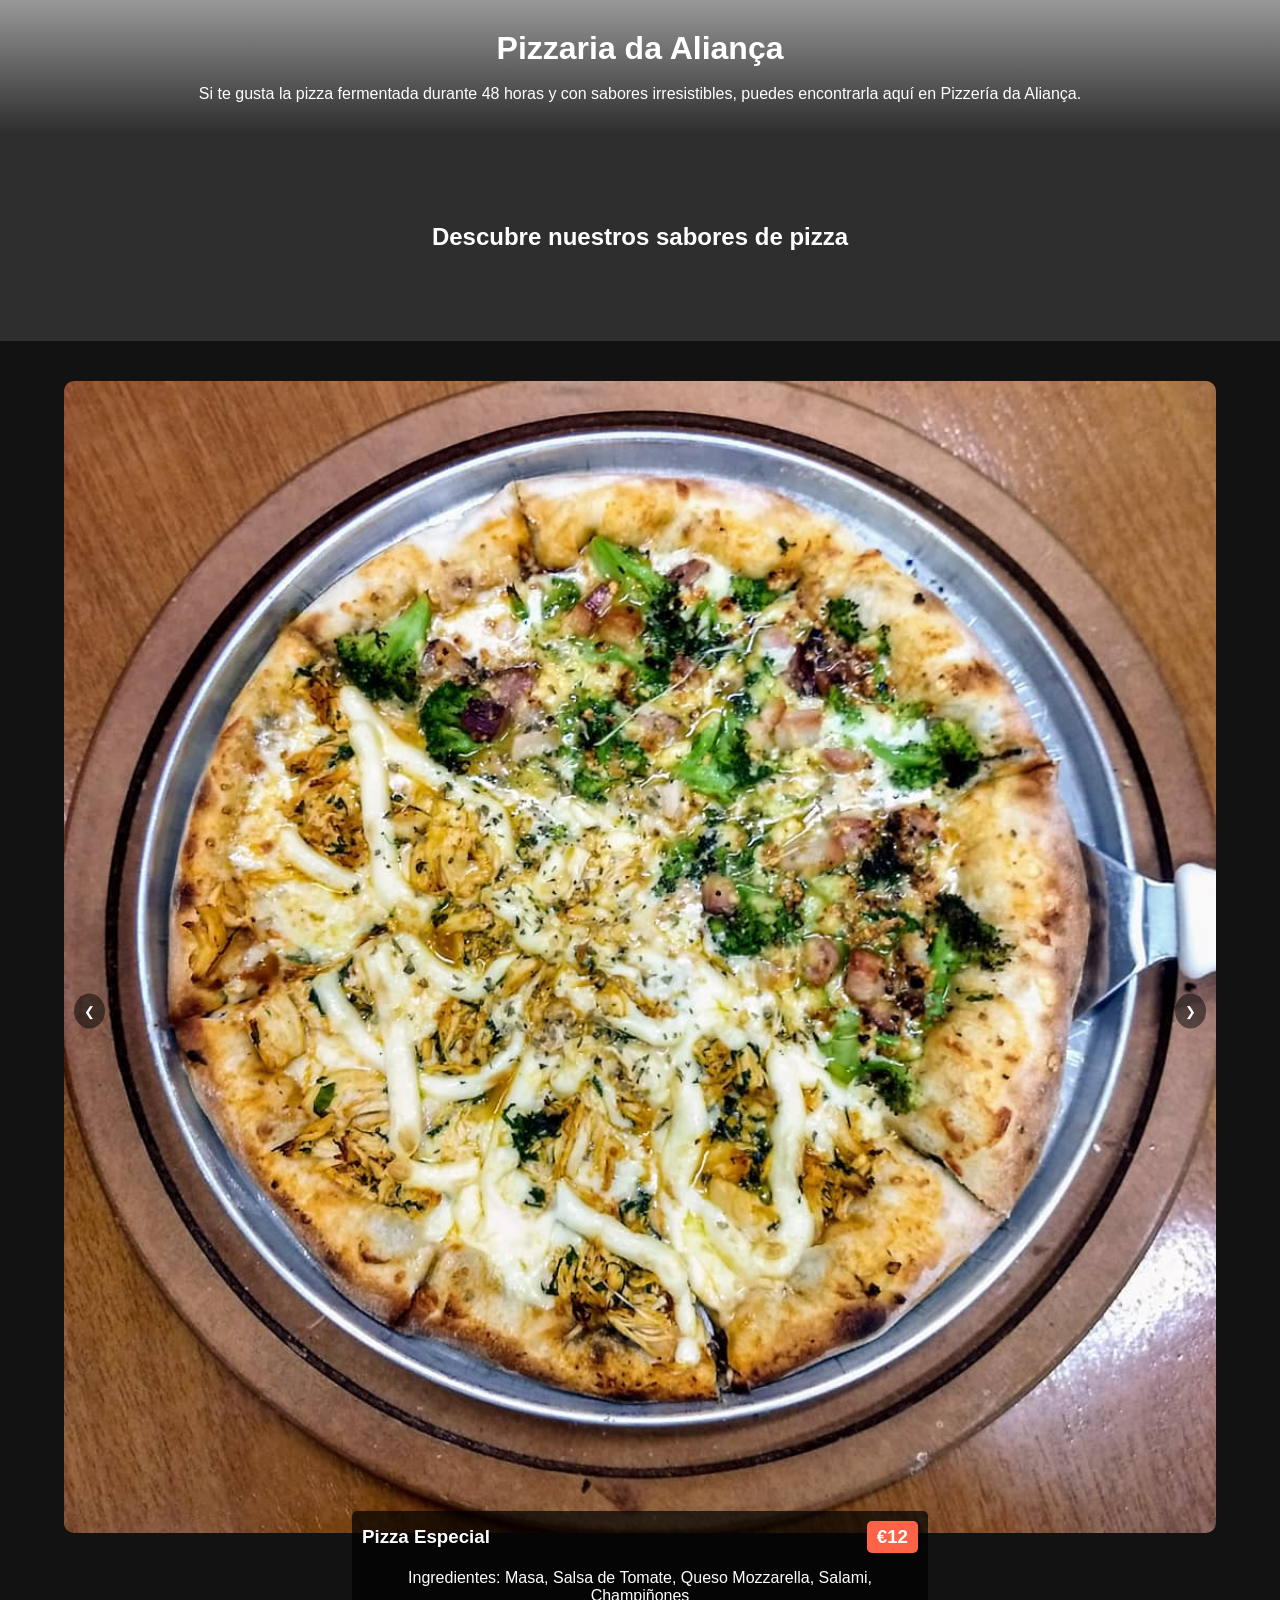
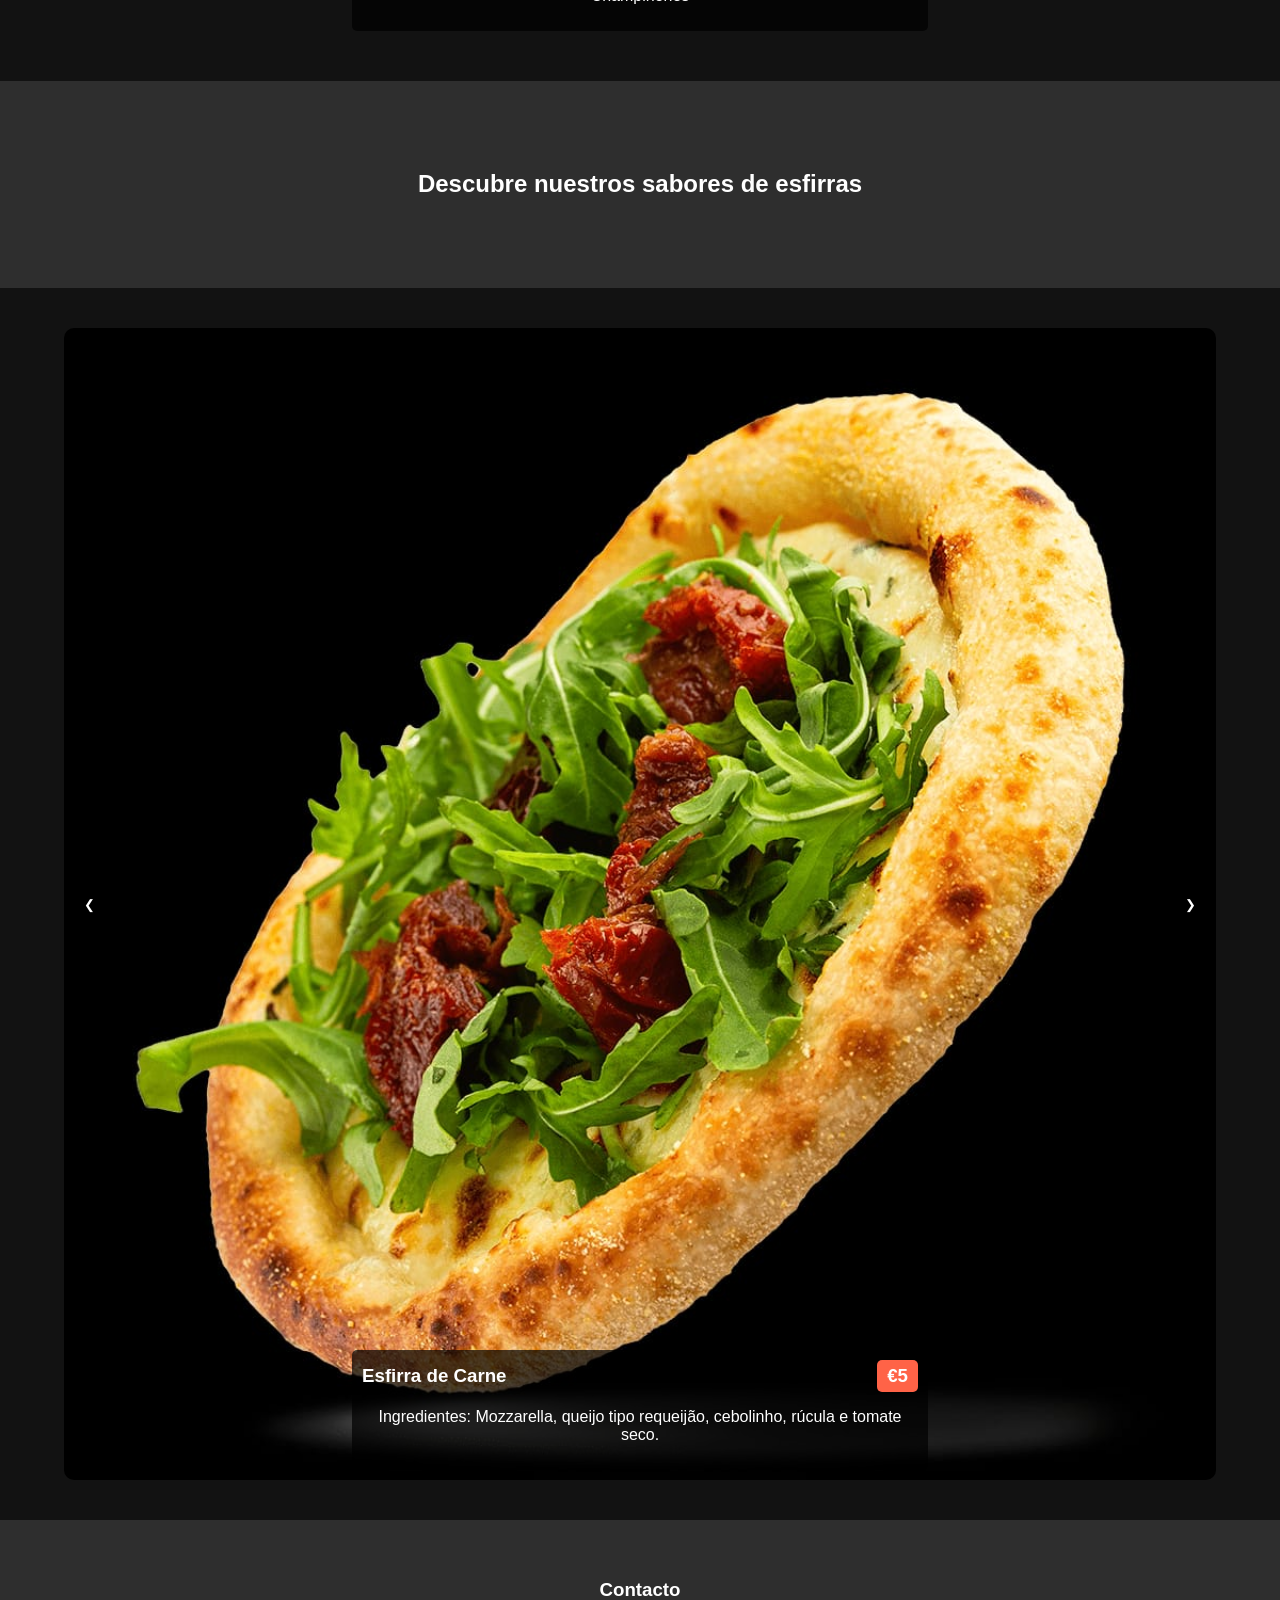
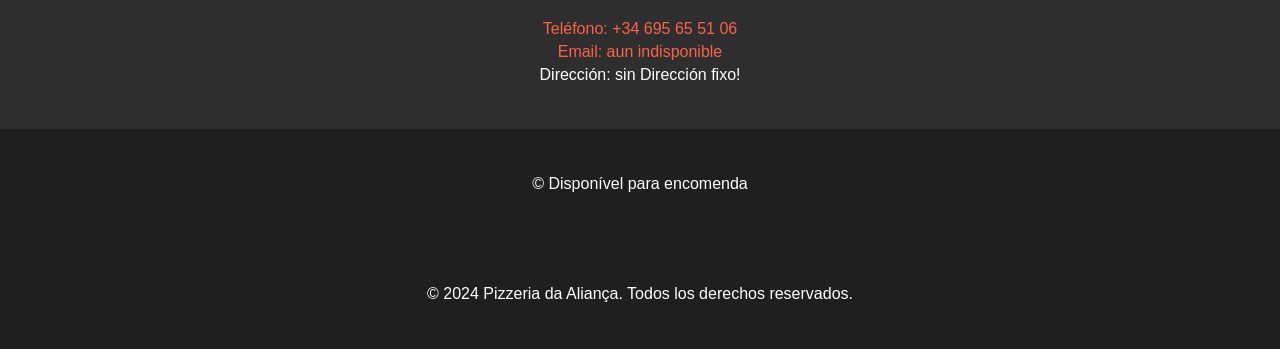
==== Pizzaria 2/index.html @ 6a7a4aee "atualizei o site" ====
<!DOCTYPE html>
<html lang="es">
<head>
    <meta charset="UTF-8">
    <meta name="viewport" content="width=device-width, initial-scale=1.0">
    <title>Sabores de Pizza y Esfirras</title>
    <link rel="stylesheet" href="styles.css">
</head>
<body>

    <header>
        <div class="container">
            <h1>Pizzaria da Aliança</h1>
            <br>
            
            <p>Si te gusta la pizza fermentada durante 48 horas y con sabores irresistibles, puedes encontrarla aquí en Pizzería da Aliança.</p>
        </div>
    </header>
    
    <main>
        <section class="hero">
            <div class="container">
                <h1>Descubre nuestros sabores de pizza</h1>
            </div>
        </section>
        <section class="carousel">
            <div class="container">
                <div class="carousel-wrapper">
                    <div class="carousel-slides">
                        <div class="carousel-slide">
                            <img src="Imgs/Imagen de WhatsApp 2024-08-06 a las 19.22.10_13750090.jpg" alt="Pizza Especial">
                            <div class="info">
                                <h3>Pizza Especial <span class="price">€12</span></h3>
                                <p>Ingredientes: Masa, Salsa de Tomate, Queso Mozzarella, Salami, Champiñones</p>
                            </div>
                        </div>
                        <div class="carousel-slide">
                            <img src="Imgs/Imagen de WhatsApp 2024-08-06 a las 19.22.10_832e5c74.jpg" alt="Pizza de Atún">
                            <div class="info">
                                <h3>Pizza de Atún <span class="price">€10</span></h3>
                                <p>Ingredientes: Masa, Salsa de Tomate, Queso Mozzarella, Atún, Cebolla</p>
                            </div>
                        </div>
                        <div class="carousel-slide">
                            <img src="Imgs/Imagen de WhatsApp 2024-08-06 a las 19.22.10_d42ce7bf.jpg" alt="Pizza Mixta">
                            <div class="info">
                                <h3>Pizza Mixta <span class="price">€11</span></h3>
                                <p>Ingredientes: Masa, Salsa de Tomate, Queso Mozzarella, Pimientos, Jamón, Aceitunas</p>
                            </div>
                        </div>

                        <div class="carousel-slide">
                            <img src="Imgs/Imagen de WhatsApp 2024-08-06 a las 19.22.11_0c46e4b9.jpg" alt="Pizza Mixta">
                            <div class="info">
                                <h3>Pizza Mixta <span class="price">€11</span></h3>
                                <p>Ingredientes: Masa, Salsa de Tomate, Queso Mozzarella, Pimientos, Jamón, Aceitunas</p>
                            </div>
                        </div>


                        <div class="carousel-slide">
                            <img src="Imgs/Imagen de WhatsApp 2024-08-06 a las 19.22.11_65ac88dd.jpg" alt="Pizza Mixta">
                            <div class="info">
                                <h3>Pizza Mixta <span class="price">€11</span></h3>
                                <p>Ingredientes: Masa, Salsa de Tomate, Queso Mozzarella, Pimientos, Jamón, Aceitunas</p>
                            </div>
                        </div>

                        <div class="carousel-slide">
                            <img src="Imgs/Imagen de WhatsApp 2024-08-06 a las 19.22.11_b366855c.jpg" alt="Pizza Mixta">
                            <div class="info">
                                <h3>Pizza Mixta <span class="price">€11</span></h3>
                                <p>Ingredientes: Masa, Salsa de Tomate, Queso Mozzarella, Pimientos, Jamón, Aceitunas</p>
                            </div>
                        </div>


                    </div>
                    <button class="prev">❮</button>
                    <button class="next">❯</button>
                </div>
            </div>
        </section>
        <section class="hero">
            <div class="container">
                <h1>Descubre nuestros sabores de esfirras</h1>
            </div>
        </section>
        <section class="carousel">
            <div class="container">
                <div class="carousel-wrapper">
                    <div class="carousel-slides-esfirra">
                        <div class="carousel-slide">
                            <img src="Imgs/Esfirra/Recula Tomate Queijo.jpg" alt="Esfirra de Carne">
                            <div class="info">
                                <h3>Esfirra de Carne <span class="price">€5</span></h3>
                                <p>Ingredientes: Mozzarella, queijo tipo requeijão, cebolinho, rúcula e tomate seco.  </p>
                            </div>
                        </div>
                        <div class="carousel-slide">
                            <img src="Imgs/Esfirra/Quijo e Brocoles.jpg" alt="Esfirra de Queso">
                            <div class="info">
                                <h3> Brócolos & Queijo <span class="price">€4</span></h3>
                                <p>Ingredientes: Brócolos, molho de alho e queijo. </p>
                            </div>
                        </div>
                        <div class="carousel-slide">
                            <img src="Imgs/Esfirra/Queijo.jpg" alt="Esfirra de Chocolate">
                            <div class="info">
                                <h3> Queijo <span class="price">€6</span></h3>
                                <p>Ingredientes: Mozzarella, queijo tipo requeijão e cebolinho. </p>
                            </div>
                        </div>

                        <div class="carousel-slide">
                            <img src="Imgs/Esfirra/Queijo e Tomate.jpg" alt="Esfirra de Chocolate">
                            <div class="info">
                                <h3>Queijo & Tomate <span class="price">€6</span></h3>
                                <p>Ingredientes: Mozzarella, queijo tipo requeijão, cebolinho, tomate cherry e manjericão. </p>
                            </div>
                        </div>


                        <div class="carousel-slide">
                            <img src="Imgs/Esfirra/Queijo com Cogumelo.jpg" alt="Esfirra de Chocolate">
                            <div class="info">
                                <h3>Cogumelo & Queijo <span class="price">€6</span></h3>
                                <p>Ingredientes: Cogumelo shitake, molho de alho e queijo. </p>
                            </div>
                        </div>


                        <div class="carousel-slide">
                            <img src="Imgs/Esfirra/Franco.jpg" alt="Esfirra de Chocolate">
                            <div class="info">
                                <h3> Frango <span class="price">€6</span></h3>
                                <p>Ingredientes: Frango desfiado, tomate, cebola e tempero secreto. </p>
                            </div>
                        </div>


                        <div class="carousel-slide">
                            <img src="Imgs/Esfirra/franco com queijo.jpg" alt="Esfirra de Chocolate">
                            <div class="info">
                                <h3> Frango & Queijo <span class="price">€6</span></h3>
                                <p>Ingredientes: Frango desfiado, tomate, cebola, tempero secreto e queijo. </p>
                            </div>
                        </div>


                        <div class="carousel-slide">
                            <img src="Imgs/Esfirra/Calabresa.jpg" alt="Esfirra de Chocolate">
                            <div class="info">
                                <h3> Calabresa <span class="price">€6</span></h3>
                                <p>Ingredientes: Linguiça de porco fumada, tomate e cebola. </p>
                            </div>
                        </div>



                        <div class="carousel-slide">
                            <img src="Imgs/Esfirra/43.-Frango-Queijo-Bacon.png" alt="Esfirra de Chocolate">
                            <div class="info">
                                <h3> Frango, Queijo & Bacon <span class="price">€6</span></h3>
                                <p>Ingredientes: Frango desfiado, tomate, cebola, tempero secreto e bacon. </p>
                            </div>
                        </div>

                        


                        <div class="carousel-slide">
                            <img src="Imgs/Esfirra/chocote com Morango.jpg" alt="Esfirra de Chocolate">
                            <div class="info">
                                <h3>Esfirra de Chocolate <span class="price">€6</span></h3>
                                <p>Ingredientes: Masa, Chocolate</p>
                            </div>
                        </div>


                        <div class="carousel-slide">
                            <img src="Imgs/Esfirra/chocolote com banana.jpg" alt="Esfirra de Chocolate">
                            <div class="info">
                                <h3> Nutella & Morango <span class="price">€6</span></h3>
                                <p>Ingredientes: Nutella com morango.</p>
                            </div>
                        </div>


                        <div class="carousel-slide">
                            <img src="Imgs/Esfirra/chocolate com M M.jpg" alt="Esfirra de Chocolate">
                            <div class="info">
                                <h3> M&M ao Leite <span class="price">€6</span></h3>
                                <p>Ingredientes: M&M com chocolate ao leite. </p>
                            </div>
                        </div>


                        <div class="carousel-slide">
                            <img src="Imgs/Esfirra/72.-Romeu-e-Julieta.png" alt="Esfirra de Chocolate">
                            <div class="info">
                                <h3> Romeu & Julieta <span class="price">€6</span></h3>
                                <p>Ingredientes: Mozzarella com goiabada. </p>
                            </div>
                        </div>



                    </div>
                    <button class="prev-esfirra">❮</button>
                    <button class="next-esfirra">❯</button>
                </div>
            </div>
        </section>
        <section class="contact">
            <div class="container">
                <h3>Contacto</h3>
                <p><a href="tel:">Teléfono: +34 695 65 51 06</a></p>
                <p><a href="mailto:info@yususushibcn.com">Email: aun indisponible</a></p>
                <p>Dirección: sin Dirección fixo!</p>
            </div>
        </section>
    </main>

 


        <!-- Notificação -->
        <div id="notification" class="notification">
            <p>Disponível para encomenda</p>
        </div>

    
        <footer>
            <div class="container">
                <p>&copy; Disponível para encomenda </p>
            </div>
        </footer>


    <footer>
        <div class="container">
            <p>&copy; 2024 Pizzeria da Aliança. Todos los derechos reservados.</p>
        </div>
    </footer>

 

    <script src="scripts.js"></script>
</body>
</html>
---- Pizzaria 2/styles.css ----
body {

    margin: 0;
    padding: 0;
    box-sizing: border-box;
    background-color: #121212;
    color: #ffffff;
    text-align: center;
    overflow-x: hidden; /* Remove barra de rolagem lateral */
    font-family: 'Lucida Sans', 'Lucida Sans Regular', 'Lucida Grande', 'Lucida Sans Unicode', Geneva, Verdana, sans-serif
}

.container {
    width: 90%;
    margin: 0 auto;
    padding: 20px;
    
}

header {
    background-color: #1f1f1f;
    color: white;
    padding: 10px 0;
}

header h1, header p {
    margin: 0;
}

.hero {
    background-color: #2e2e2e;
    padding: 50px 0;
    color: white;
}

.carousel {
    padding: 20px 0;
}

.carousel-wrapper {
    position: relative;
    max-width: 100%;
    margin: auto;
    overflow: hidden;
}

.carousel-slides, .carousel-slides-esfirra {
    display: flex;
    transition: transform 0.5s ease-in-out; /* Transição suave */
}

.carousel-slide {
    min-width: 100%;
    box-sizing: border-box;
    position: relative;
}

.carousel-slide img {
    width: 100%;
    vertical-align: top;
    border-radius: 10px;
}

.carousel-slide .info {
    position: absolute;
    bottom: 10px;
    left: 50%;
    transform: translateX(-50%);
    background-color: rgba(0, 0, 0, 0.7);
    color: white;
    padding: 10px;
    border-radius: 5px;
}

.carousel-slide .info h3 {
    margin: 0;
    display: flex;
    justify-content: space-between;
    align-items: center;
}

.carousel-slide .info .price {
    background-color: #ff6347;
    padding: 5px 10px;
    border-radius: 5px;
    margin-left: 10px;
}

button.prev, button.next, button.prev-esfirra, button.next-esfirra {
    position: absolute;
    top: 50%;
    transform: translateY(-50%);
    background-color: rgba(0, 0, 0, 0.5);
    color: white;
    border: none;
    padding: 10px;
    cursor: pointer;
    border-radius: 50%;
}

button.prev {
    left: 10px;
}

button.next {
    right: 10px;
}

button.prev-esfirra {
    left: 10px;
}

button.next-esfirra {
    right: 10px;
}

.contact {
    background-color: #2e2e2e;
    padding: 20px 0;
    text-align: center;
}

.contact p {
    margin: 5px 0;
}

.contact a {
    color: #ff6347;
    text-decoration: none;
}

.contact a:hover {
    text-decoration: underline;
}

footer {
    background-color: #1f1f1f;
    color: white;
    text-align: center;
    padding: 10px 0;
    
}

@media (max-width: 768px) {
    .container {
        width: 95%;
        padding: 0 10px;
    }

    .carousel-slide .info {
        font-size: 14px;
        padding: 8px;
    }

    .carousel-slide .info .price {
        font-size: 12px;
    }

    button.prev, button.next, button.prev-esfirra, button.next-esfirra {
        padding: 8px;
    }
}



/* Estilo da notificação estilo aplicativo */
.notification {
    position: fixed;
    top: 20px; /* Distância do topo */
    right: 20px; /* Distância da borda direita */
    background-color: #ff6347;; /* Cor de fundo escura */
    color: white;
    padding: 15px 20px;
    border-radius: 10px;
    box-shadow: 0 4px 8px rgba(0,0,0,0.2);
    font-size: 16px;
    max-width: 300px; /* Largura máxima */
    opacity: 0; /* Inicialmente invisível */
    transition: opacity 15s ease, transform 1.5s ease; /* Transições suaves */
    transform: translateY(-20px); /* Começa fora de vista */
    z-index: 1000;
}

.notification.show {
    opacity: 1; /* Torna visível quando a classe 'show' é adicionada */
    transform: translateY(1); /* Move para a posição visível */
}

.notification.hide {
    opacity: 0; /* Torna invisível quando a classe 'hide' é adicionada */
    transform: translateY(-25px); /* Move para fora de vista */
}


.container {
    width: 90%;
    margin: 0 auto;
    padding: 20px;
    
}

header {
    background: linear-gradient(to bottom, #bbbbbbcb,  #2e2e2e); /* Gradiente do preto ao cinza */
    color: white;
    
    padding: 10px 0;
}

header h1, header p {
    margin: 0;
}
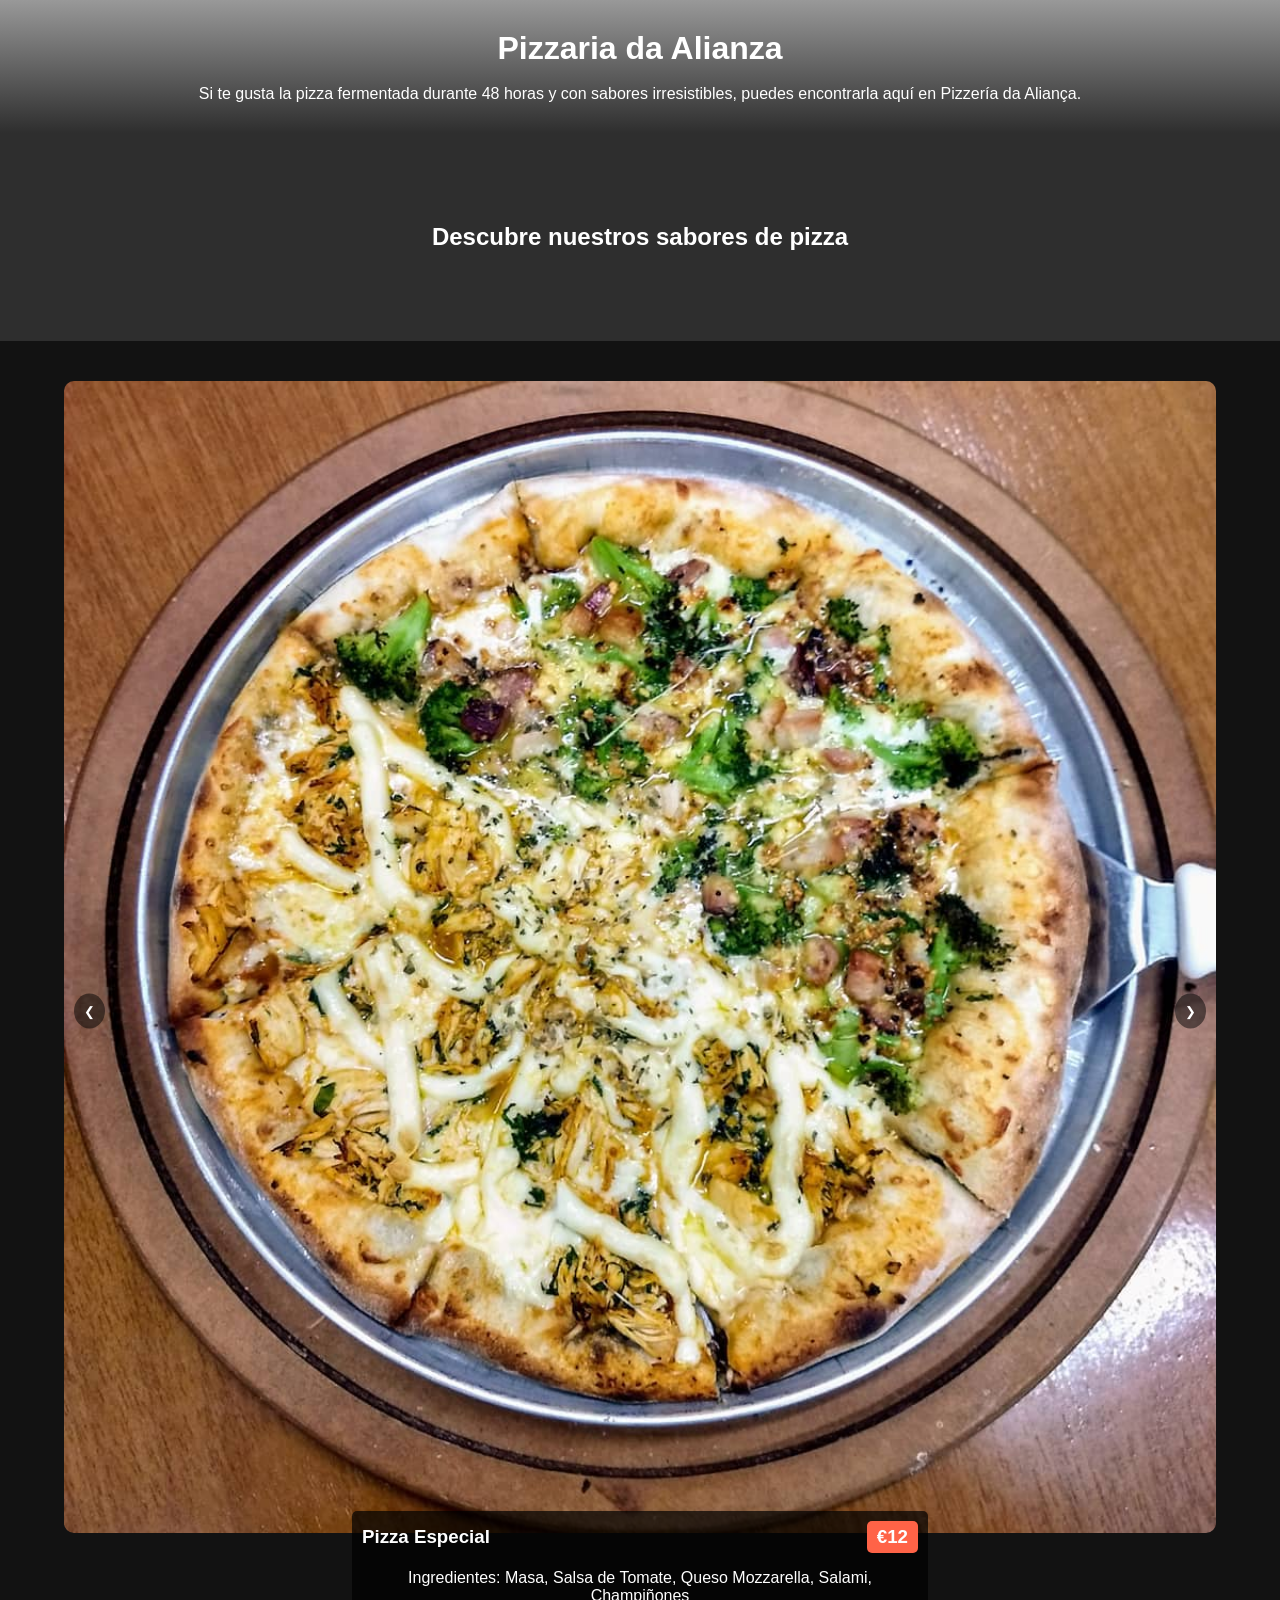
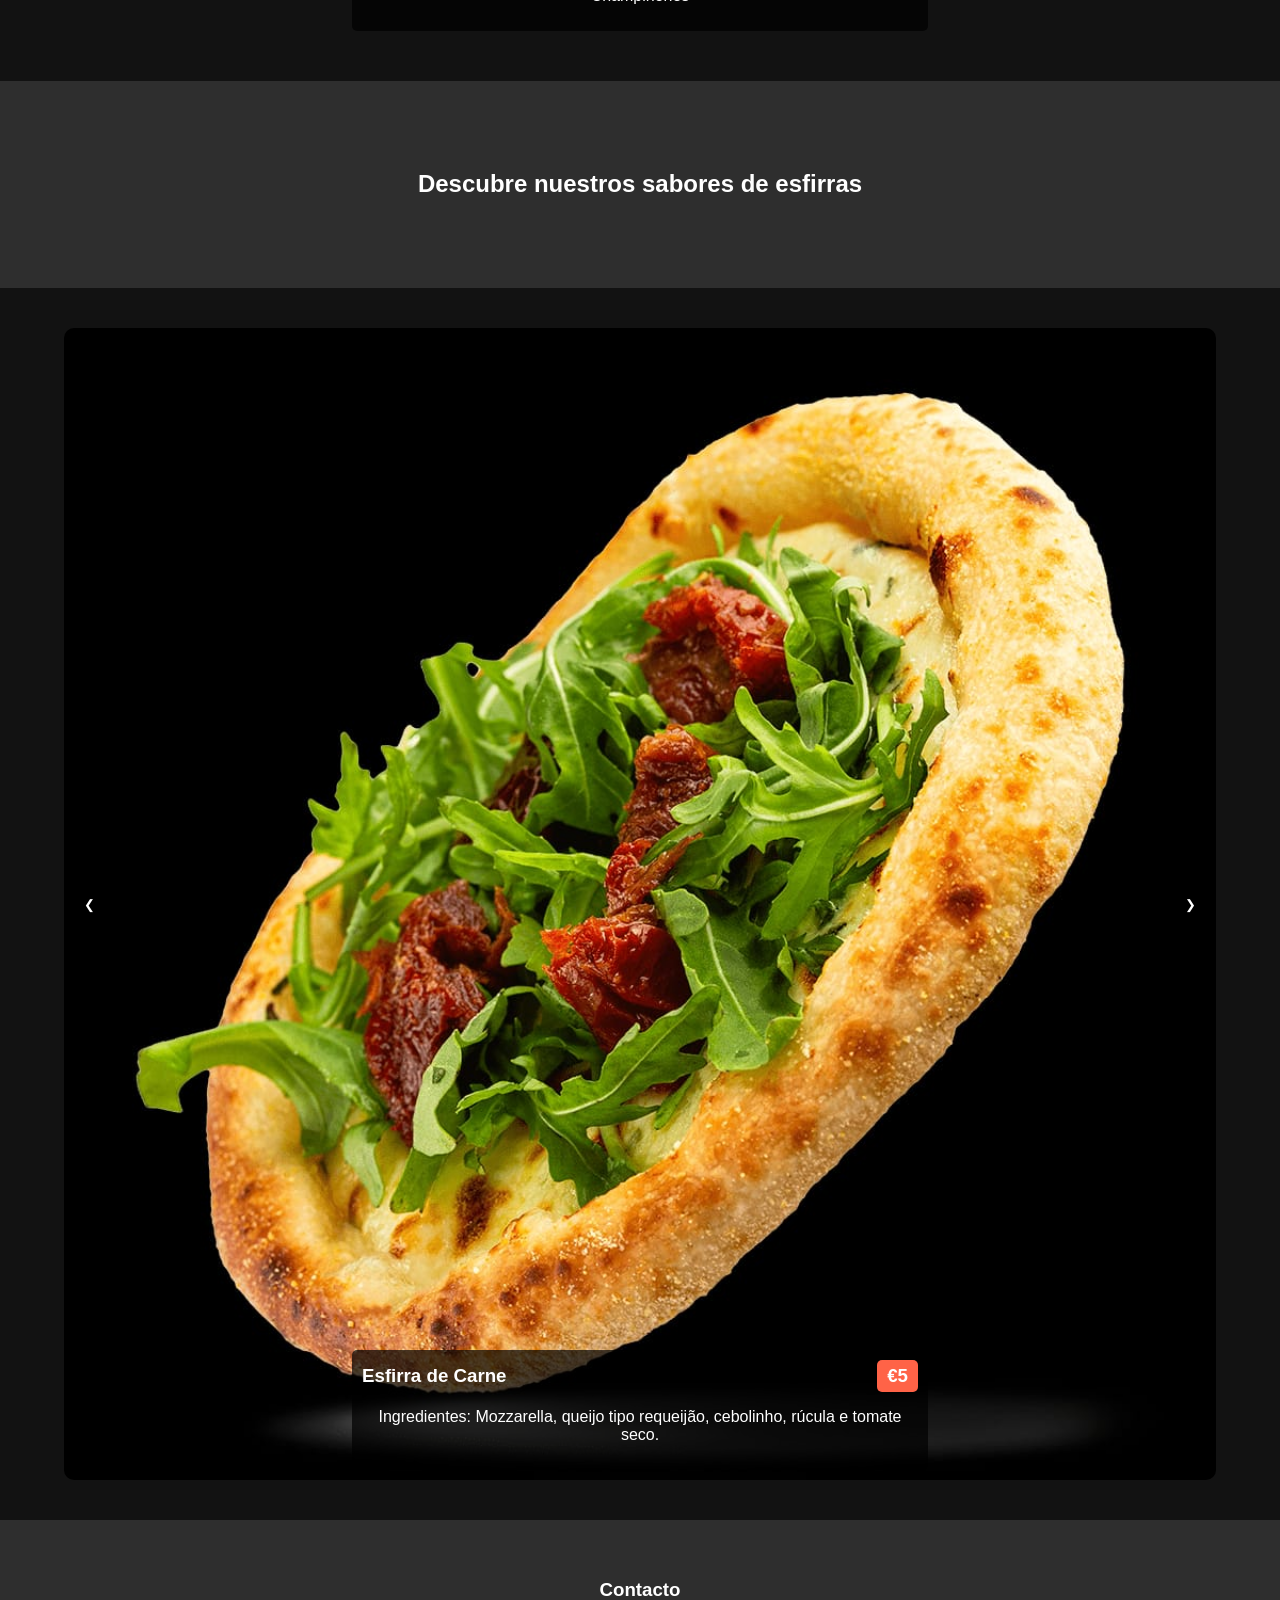
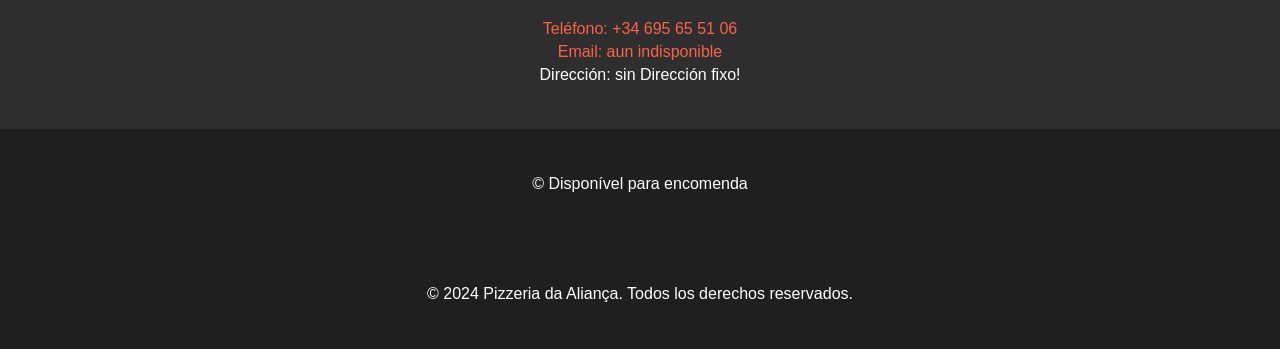
==== commit d04fd8c9: "Update index.html" ====
--- a/Pizzaria 2/index.html
+++ b/Pizzaria 2/index.html
@@ -10,7 +10,7 @@
 
     <header>
         <div class="container">
-            <h1>Pizzaria da Aliança</h1>
+            <h1>Pizzaria da Alianza</h1>
             <br>
             
             <p>Si te gusta la pizza fermentada durante 48 horas y con sabores irresistibles, puedes encontrarla aquí en Pizzería da Aliança.</p>
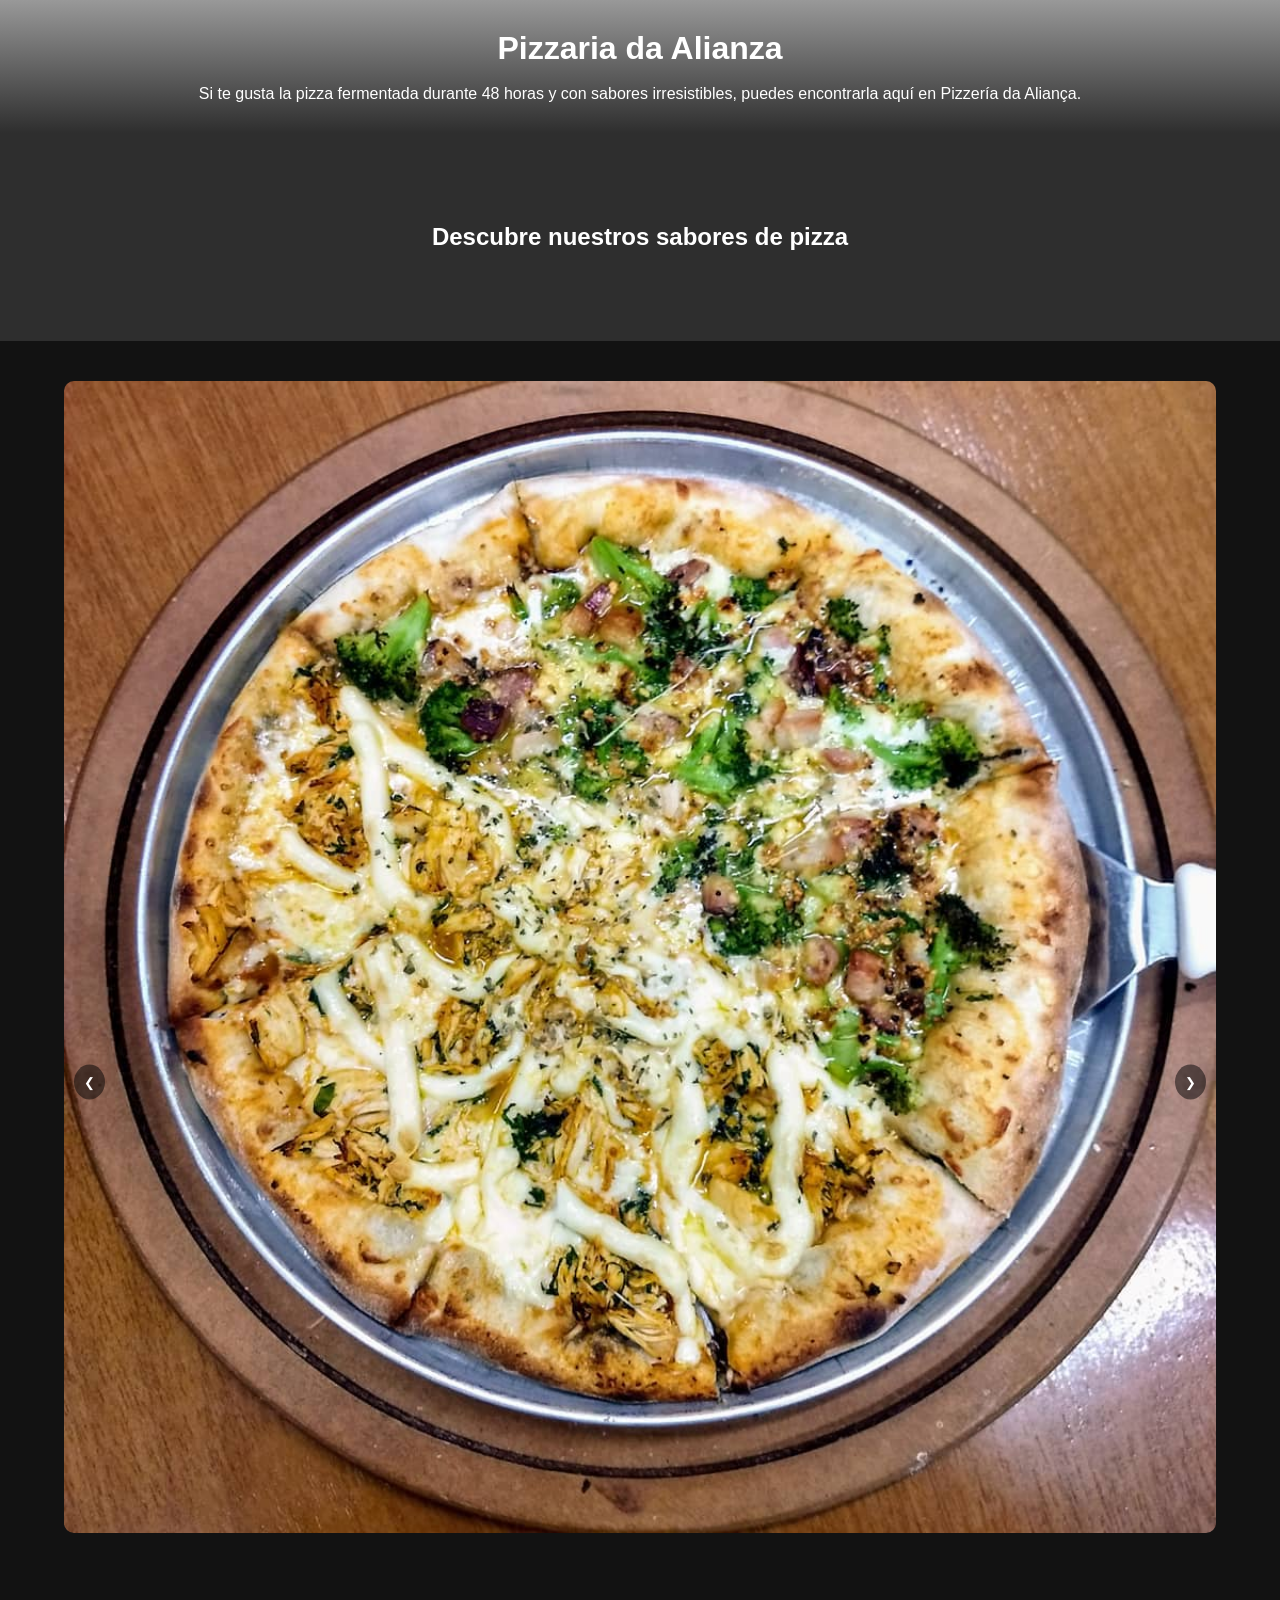
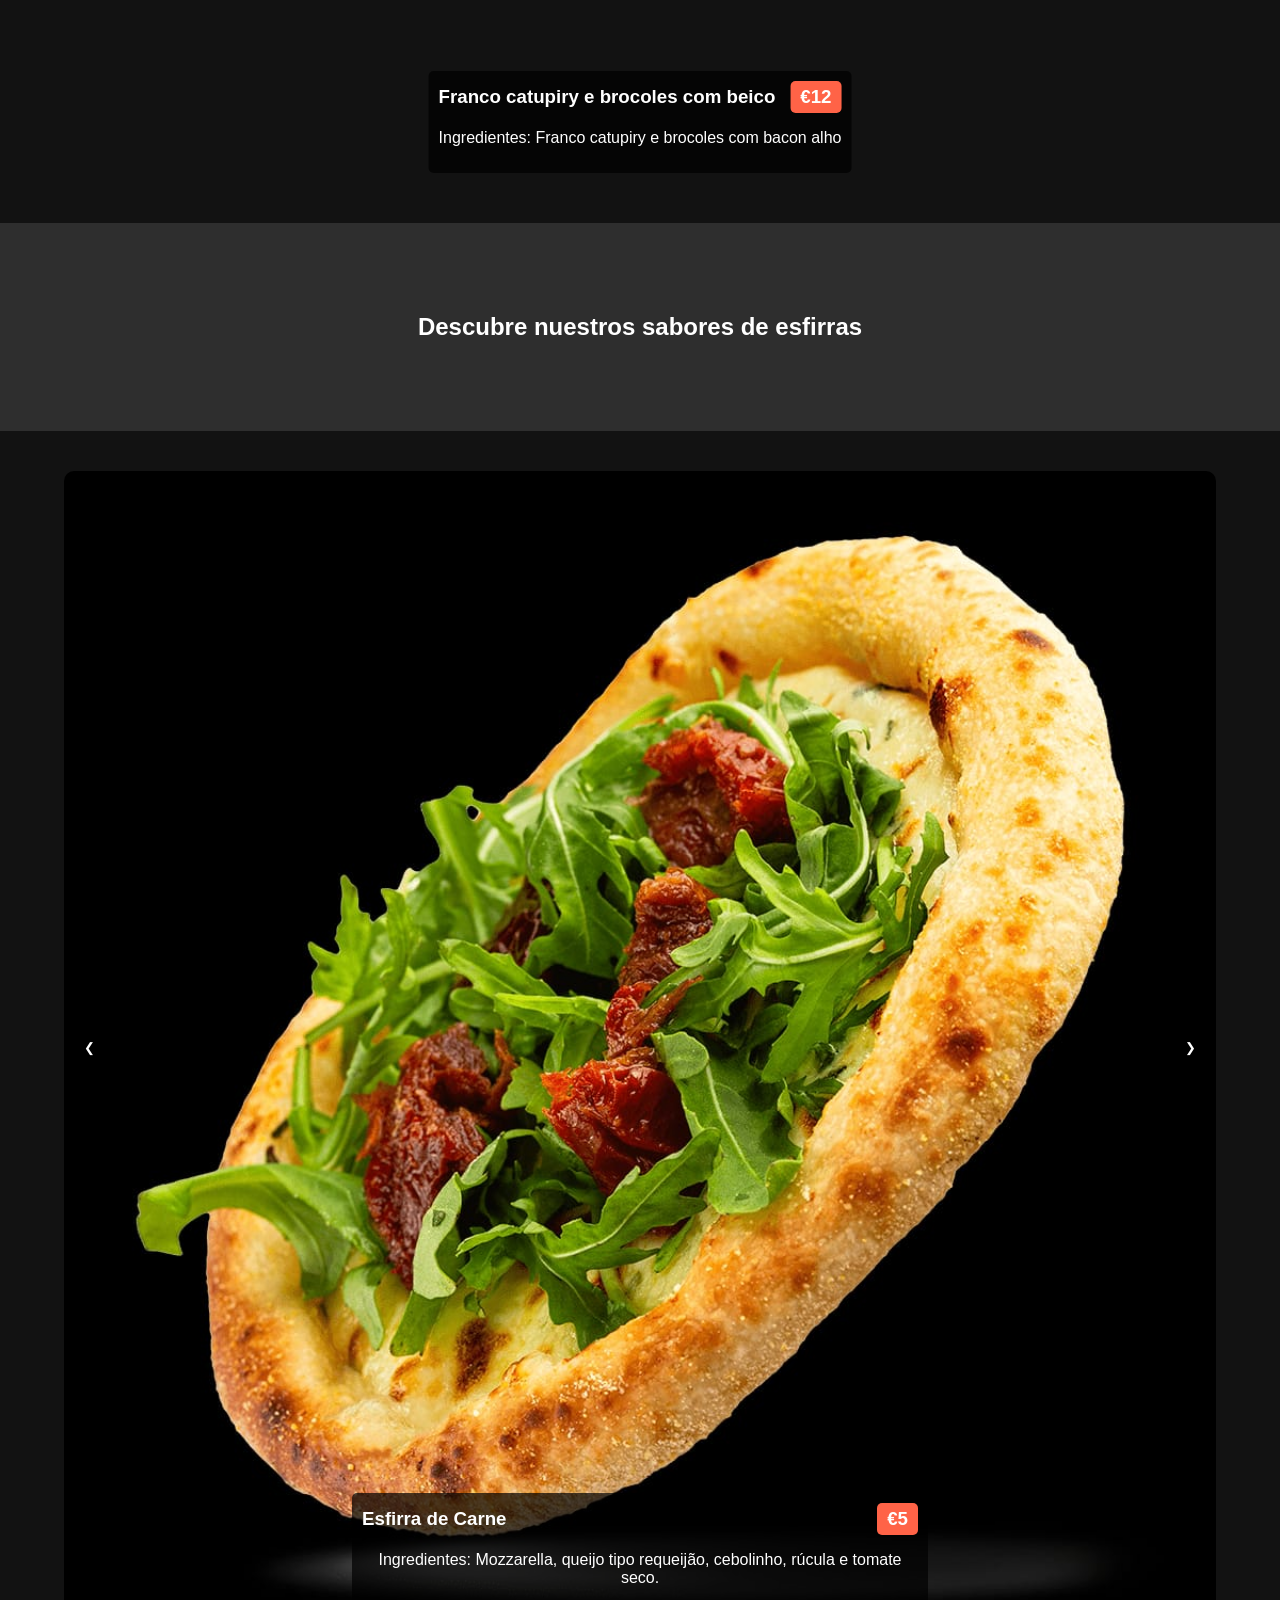
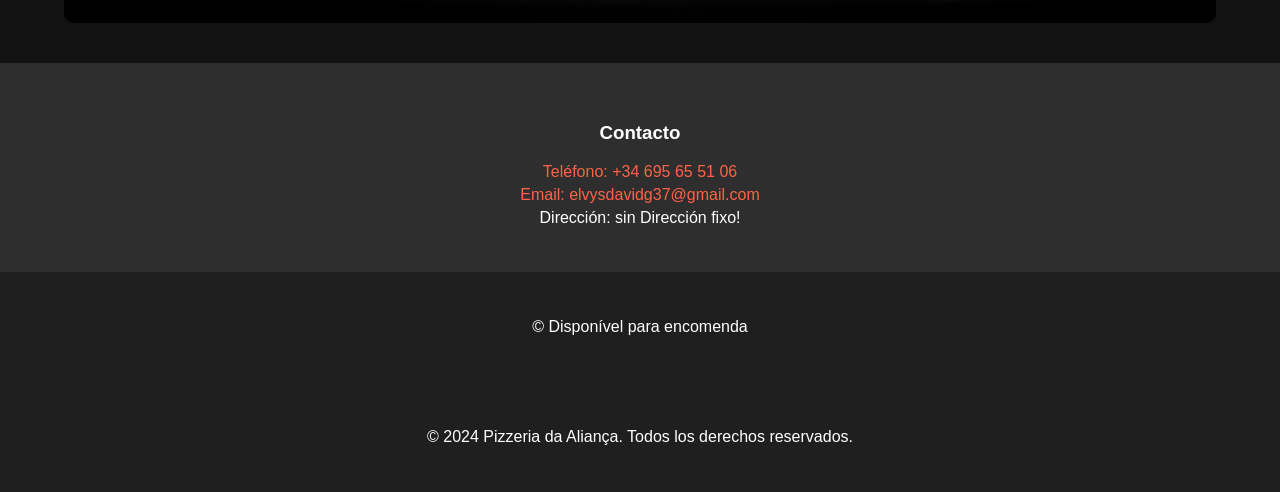
==== commit c5c07149: "atualizei" ====
--- a/Pizzaria 2/index.html
+++ b/Pizzaria 2/index.html
@@ -5,6 +5,7 @@
     <meta name="viewport" content="width=device-width, initial-scale=1.0">
     <title>Sabores de Pizza y Esfirras</title>
     <link rel="stylesheet" href="styles.css">
+    <link rel="shortcut icon" href="Imgs/ficon/descargar.png" type="image/x-icon">
 </head>
 <body>
 
@@ -28,49 +29,57 @@
                 <div class="carousel-wrapper">
                     <div class="carousel-slides">
                         <div class="carousel-slide">
-                            <img src="Imgs/Imagen de WhatsApp 2024-08-06 a las 19.22.10_13750090.jpg" alt="Pizza Especial">
-                            <div class="info">
-                                <h3>Pizza Especial <span class="price">€12</span></h3>
-                                <p>Ingredientes: Masa, Salsa de Tomate, Queso Mozzarella, Salami, Champiñones</p>
-                            </div>
-                        </div>
-                        <div class="carousel-slide">
-                            <img src="Imgs/Imagen de WhatsApp 2024-08-06 a las 19.22.10_832e5c74.jpg" alt="Pizza de Atún">
-                            <div class="info">
-                                <h3>Pizza de Atún <span class="price">€10</span></h3>
-                                <p>Ingredientes: Masa, Salsa de Tomate, Queso Mozzarella, Atún, Cebolla</p>
-                            </div>
-                        </div>
-                        <div class="carousel-slide">
-                            <img src="Imgs/Imagen de WhatsApp 2024-08-06 a las 19.22.10_d42ce7bf.jpg" alt="Pizza Mixta">
-                            <div class="info">
-                                <h3>Pizza Mixta <span class="price">€11</span></h3>
-                                <p>Ingredientes: Masa, Salsa de Tomate, Queso Mozzarella, Pimientos, Jamón, Aceitunas</p>
-                            </div>
-                        </div>
-
-                        <div class="carousel-slide">
-                            <img src="Imgs/Imagen de WhatsApp 2024-08-06 a las 19.22.11_0c46e4b9.jpg" alt="Pizza Mixta">
-                            <div class="info">
-                                <h3>Pizza Mixta <span class="price">€11</span></h3>
-                                <p>Ingredientes: Masa, Salsa de Tomate, Queso Mozzarella, Pimientos, Jamón, Aceitunas</p>
-                            </div>
-                        </div>
-
-
-                        <div class="carousel-slide">
-                            <img src="Imgs/Imagen de WhatsApp 2024-08-06 a las 19.22.11_65ac88dd.jpg" alt="Pizza Mixta">
-                            <div class="info">
-                                <h3>Pizza Mixta <span class="price">€11</span></h3>
-                                <p>Ingredientes: Masa, Salsa de Tomate, Queso Mozzarella, Pimientos, Jamón, Aceitunas</p>
-                            </div>
-                        </div>
-
-                        <div class="carousel-slide">
-                            <img src="Imgs/Imagen de WhatsApp 2024-08-06 a las 19.22.11_b366855c.jpg" alt="Pizza Mixta">
-                            <div class="info">
-                                <h3>Pizza Mixta <span class="price">€11</span></h3>
-                                <p>Ingredientes: Masa, Salsa de Tomate, Queso Mozzarella, Pimientos, Jamón, Aceitunas</p>
+                            <img src="Imgs/metade metade de frango e Brocoless.jpg" alt="Pizza Especial">
+                            <div class="info">
+                                <h3> Franco catupiry e brocoles com beico <span class="price">€12</span></h3>
+                                <p>Ingredientes: Franco catupiry e brocoles com bacon alho </p>
+                            </div>
+                        </div>
+                        <div class="carousel-slide">
+                            <img src="Imgs/metade metade.jpg" alt="Pizza de Atún">
+                            <div class="info">
+                                <h3> metade 4 queijo metede brocoles <span class="price">€10</span></h3>
+                                <p>Ingredientes: brocoles alho catupiry bacon </p>
+                            </div>
+                        </div>
+                        <div class="carousel-slide">
+                            <img src="Imgs/bacon  milho.jpg" alt="Pizza Mixta">
+                            <div class="info">
+                                <h3>bacon com milho <span class="price">€11</span></h3>
+                                <p>Ingredientes: bacon, milho</p>
+                            </div>
+                        </div>
+
+                        <div class="carousel-slide">
+                            <img src="Imgs/estrogonofy.jpg" alt="Pizza Mixta">
+                            <div class="info">
+                                <h3>Estrogonofy <span class="price">€11</span></h3>
+                                <p>Ingredientes: Frango atupiry, mustada, ketchup</p>
+                            </div>
+                        </div>
+
+
+                        <div class="carousel-slide">
+                            <img src="Imgs/maguerita.jpg" alt="Pizza Mixta">
+                            <div class="info">
+                                <h3>Marguerita  <span class="price">€11</span></h3>
+                                <p>Ingredientes: Tomate, Mangericão</p>
+                            </div>
+                        </div>
+
+                        <div class="carousel-slide">
+                            <img src="Imgs/chocolate.jpg" alt="Pizza Mixta">
+                            <div class="info">
+                                <h3> Nutella <span class="price">€13</span></h3>
+                                <p>Ingredientes: Nutella, Morango</p>
+                            </div>
+                        </div>
+
+                        <div class="carousel-slide">
+                            <img src="Imgs/Imagen de WhatsApp 2024-08-04 a las 19.17.21_26979f45.jpg" alt="Pizza Mixta">
+                            <div class="info">
+                                <h3> Nutella <span class="price">€13</span></h3>
+                                <p>Ingredientes: Nutella, Morango</p>
                             </div>
                         </div>
 
@@ -216,7 +225,7 @@
             <div class="container">
                 <h3>Contacto</h3>
                 <p><a href="tel:">Teléfono: +34 695 65 51 06</a></p>
-                <p><a href="mailto:info@yususushibcn.com">Email: aun indisponible</a></p>
+                <p><a href="mailto:info@yususushibcn.com">Email: elvysdavidg37@gmail.com</a></p>
                 <p>Dirección: sin Dirección fixo!</p>
             </div>
         </section>
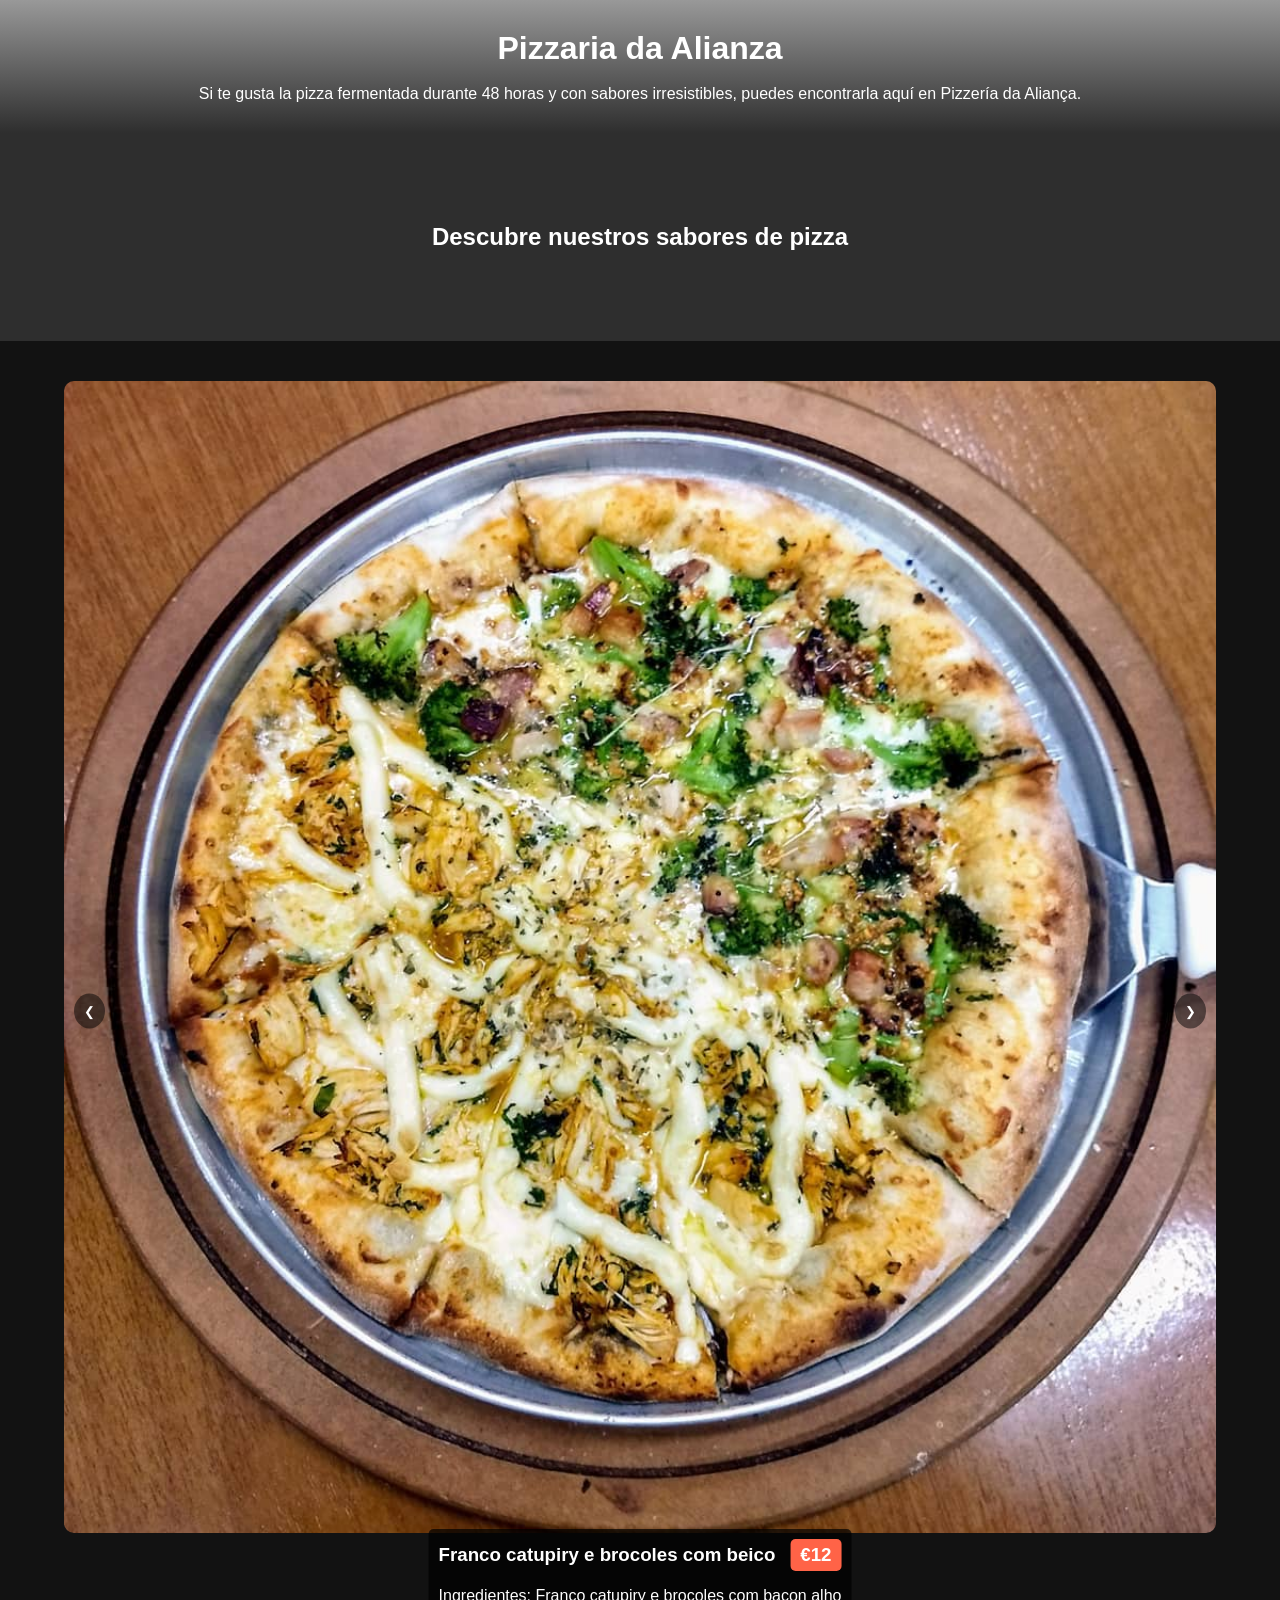
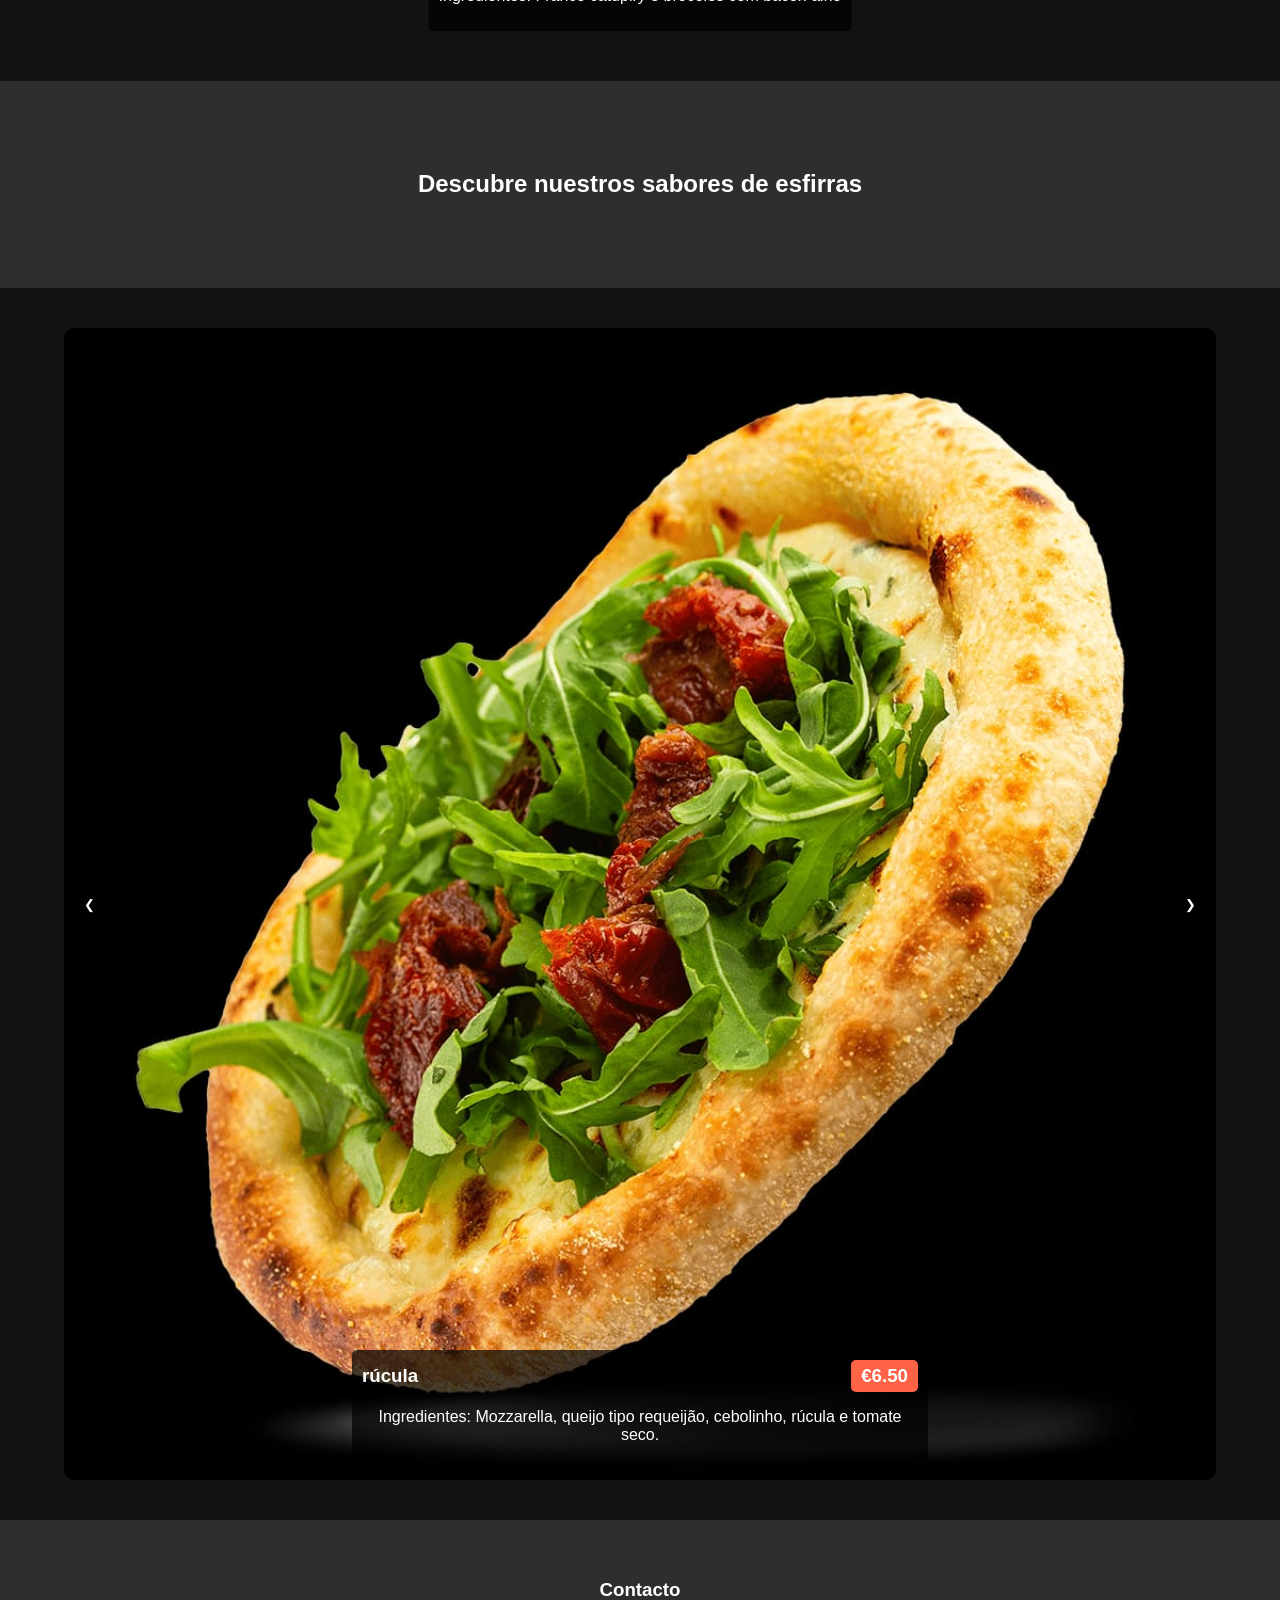
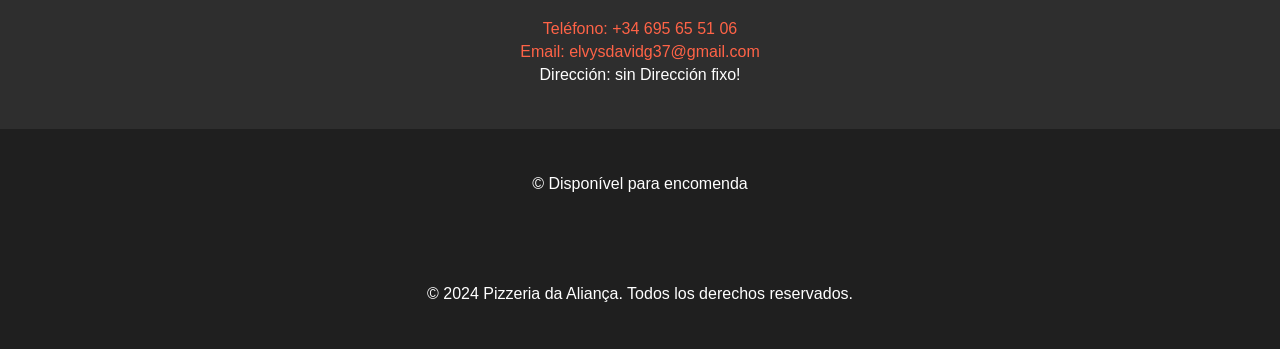
==== commit 39194dd6: "atalizei" ====
--- a/Pizzaria 2/index.html
+++ b/Pizzaria 2/index.html
@@ -75,13 +75,11 @@
                             </div>
                         </div>
 
-                        <div class="carousel-slide">
-                            <img src="Imgs/Imagen de WhatsApp 2024-08-04 a las 19.17.21_26979f45.jpg" alt="Pizza Mixta">
-                            <div class="info">
-                                <h3> Nutella <span class="price">€13</span></h3>
-                                <p>Ingredientes: Nutella, Morango</p>
-                            </div>
-                        </div>
+
+                      
+
+
+
 
 
                     </div>
@@ -102,21 +100,21 @@
                         <div class="carousel-slide">
                             <img src="Imgs/Esfirra/Recula Tomate Queijo.jpg" alt="Esfirra de Carne">
                             <div class="info">
-                                <h3>Esfirra de Carne <span class="price">€5</span></h3>
+                                <h3> rúcula <span class="price">€6.50</span></h3>
                                 <p>Ingredientes: Mozzarella, queijo tipo requeijão, cebolinho, rúcula e tomate seco.  </p>
                             </div>
                         </div>
                         <div class="carousel-slide">
                             <img src="Imgs/Esfirra/Quijo e Brocoles.jpg" alt="Esfirra de Queso">
                             <div class="info">
-                                <h3> Brócolos & Queijo <span class="price">€4</span></h3>
+                                <h3> Brócolos & Requeijão <span class="price">€6.70</span></h3>
                                 <p>Ingredientes: Brócolos, molho de alho e queijo. </p>
                             </div>
                         </div>
                         <div class="carousel-slide">
                             <img src="Imgs/Esfirra/Queijo.jpg" alt="Esfirra de Chocolate">
                             <div class="info">
-                                <h3> Queijo <span class="price">€6</span></h3>
+                                <h3> Queijo <span class="price">€5</span></h3>
                                 <p>Ingredientes: Mozzarella, queijo tipo requeijão e cebolinho. </p>
                             </div>
                         </div>
@@ -124,7 +122,7 @@
                         <div class="carousel-slide">
                             <img src="Imgs/Esfirra/Queijo e Tomate.jpg" alt="Esfirra de Chocolate">
                             <div class="info">
-                                <h3>Queijo & Tomate <span class="price">€6</span></h3>
+                                <h3>Maquerita <span class="price">€6</span></h3>
                                 <p>Ingredientes: Mozzarella, queijo tipo requeijão, cebolinho, tomate cherry e manjericão. </p>
                             </div>
                         </div>
@@ -151,8 +149,8 @@
                         <div class="carousel-slide">
                             <img src="Imgs/Esfirra/franco com queijo.jpg" alt="Esfirra de Chocolate">
                             <div class="info">
-                                <h3> Frango & Queijo <span class="price">€6</span></h3>
-                                <p>Ingredientes: Frango desfiado, tomate, cebola, tempero secreto e queijo. </p>
+                                <h3> Frango & Requeijão <span class="price">€6.70</span></h3>
+                                <p>Ingredientes: Frango desfiado, tomate, cebola, tempero secreto e Requeijão Cazeiro. </p>
                             </div>
                         </div>
 
@@ -170,7 +168,7 @@
                         <div class="carousel-slide">
                             <img src="Imgs/Esfirra/43.-Frango-Queijo-Bacon.png" alt="Esfirra de Chocolate">
                             <div class="info">
-                                <h3> Frango, Queijo & Bacon <span class="price">€6</span></h3>
+                                <h3> Frango, Queijo & Bacon <span class="price">€6.70</span></h3>
                                 <p>Ingredientes: Frango desfiado, tomate, cebola, tempero secreto e bacon. </p>
                             </div>
                         </div>
@@ -181,7 +179,7 @@
                         <div class="carousel-slide">
                             <img src="Imgs/Esfirra/chocote com Morango.jpg" alt="Esfirra de Chocolate">
                             <div class="info">
-                                <h3>Esfirra de Chocolate <span class="price">€6</span></h3>
+                                <h3>Esfirra de Chocolate <span class="price">€7</span></h3>
                                 <p>Ingredientes: Masa, Chocolate</p>
                             </div>
                         </div>
@@ -190,7 +188,7 @@
                         <div class="carousel-slide">
                             <img src="Imgs/Esfirra/chocolote com banana.jpg" alt="Esfirra de Chocolate">
                             <div class="info">
-                                <h3> Nutella & Morango <span class="price">€6</span></h3>
+                                <h3> Nutella & Morango <span class="price">€7</span></h3>
                                 <p>Ingredientes: Nutella com morango.</p>
                             </div>
                         </div>
@@ -199,7 +197,7 @@
                         <div class="carousel-slide">
                             <img src="Imgs/Esfirra/chocolate com M M.jpg" alt="Esfirra de Chocolate">
                             <div class="info">
-                                <h3> M&M ao Leite <span class="price">€6</span></h3>
+                                <h3> M&M ao Leite <span class="price">€7.50</span></h3>
                                 <p>Ingredientes: M&M com chocolate ao leite. </p>
                             </div>
                         </div>
@@ -208,7 +206,7 @@
                         <div class="carousel-slide">
                             <img src="Imgs/Esfirra/72.-Romeu-e-Julieta.png" alt="Esfirra de Chocolate">
                             <div class="info">
-                                <h3> Romeu & Julieta <span class="price">€6</span></h3>
+                                <h3> Romeu & Julieta <span class="price">€6.50</span></h3>
                                 <p>Ingredientes: Mozzarella com goiabada. </p>
                             </div>
                         </div>
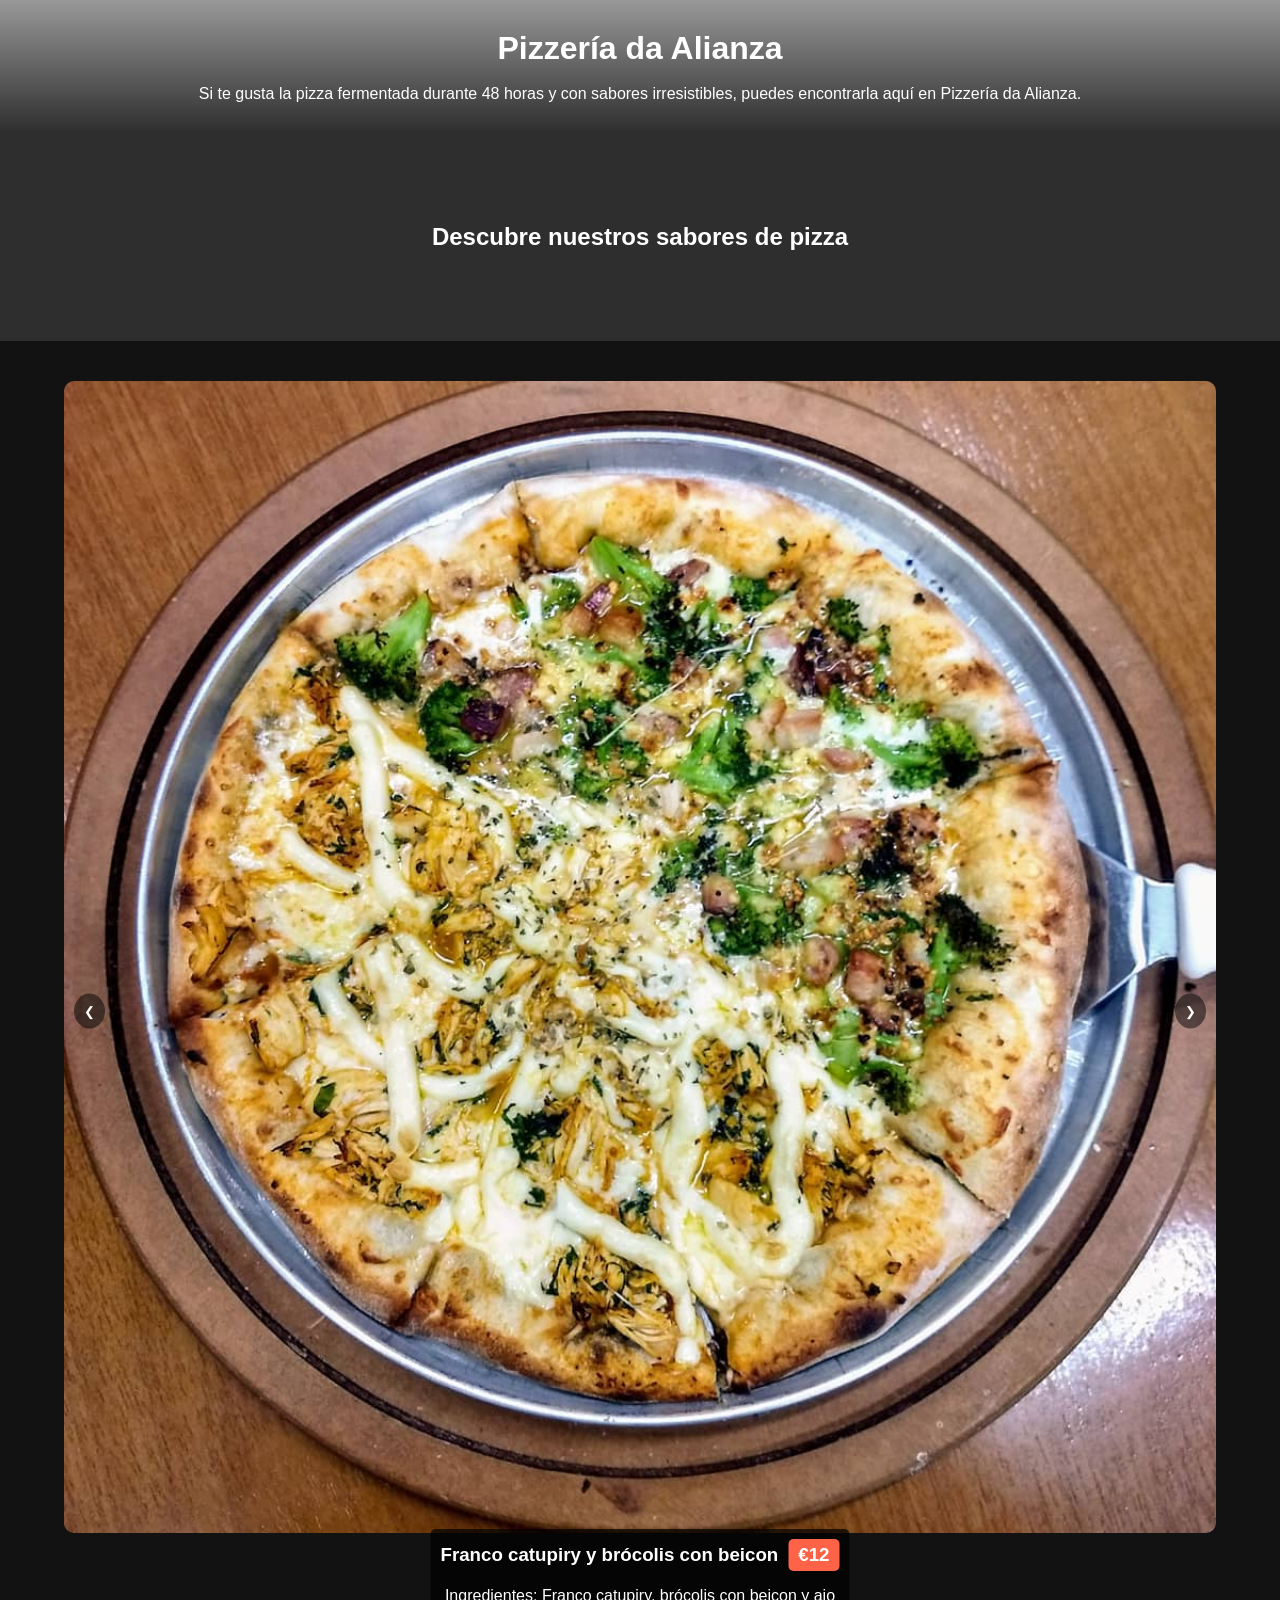
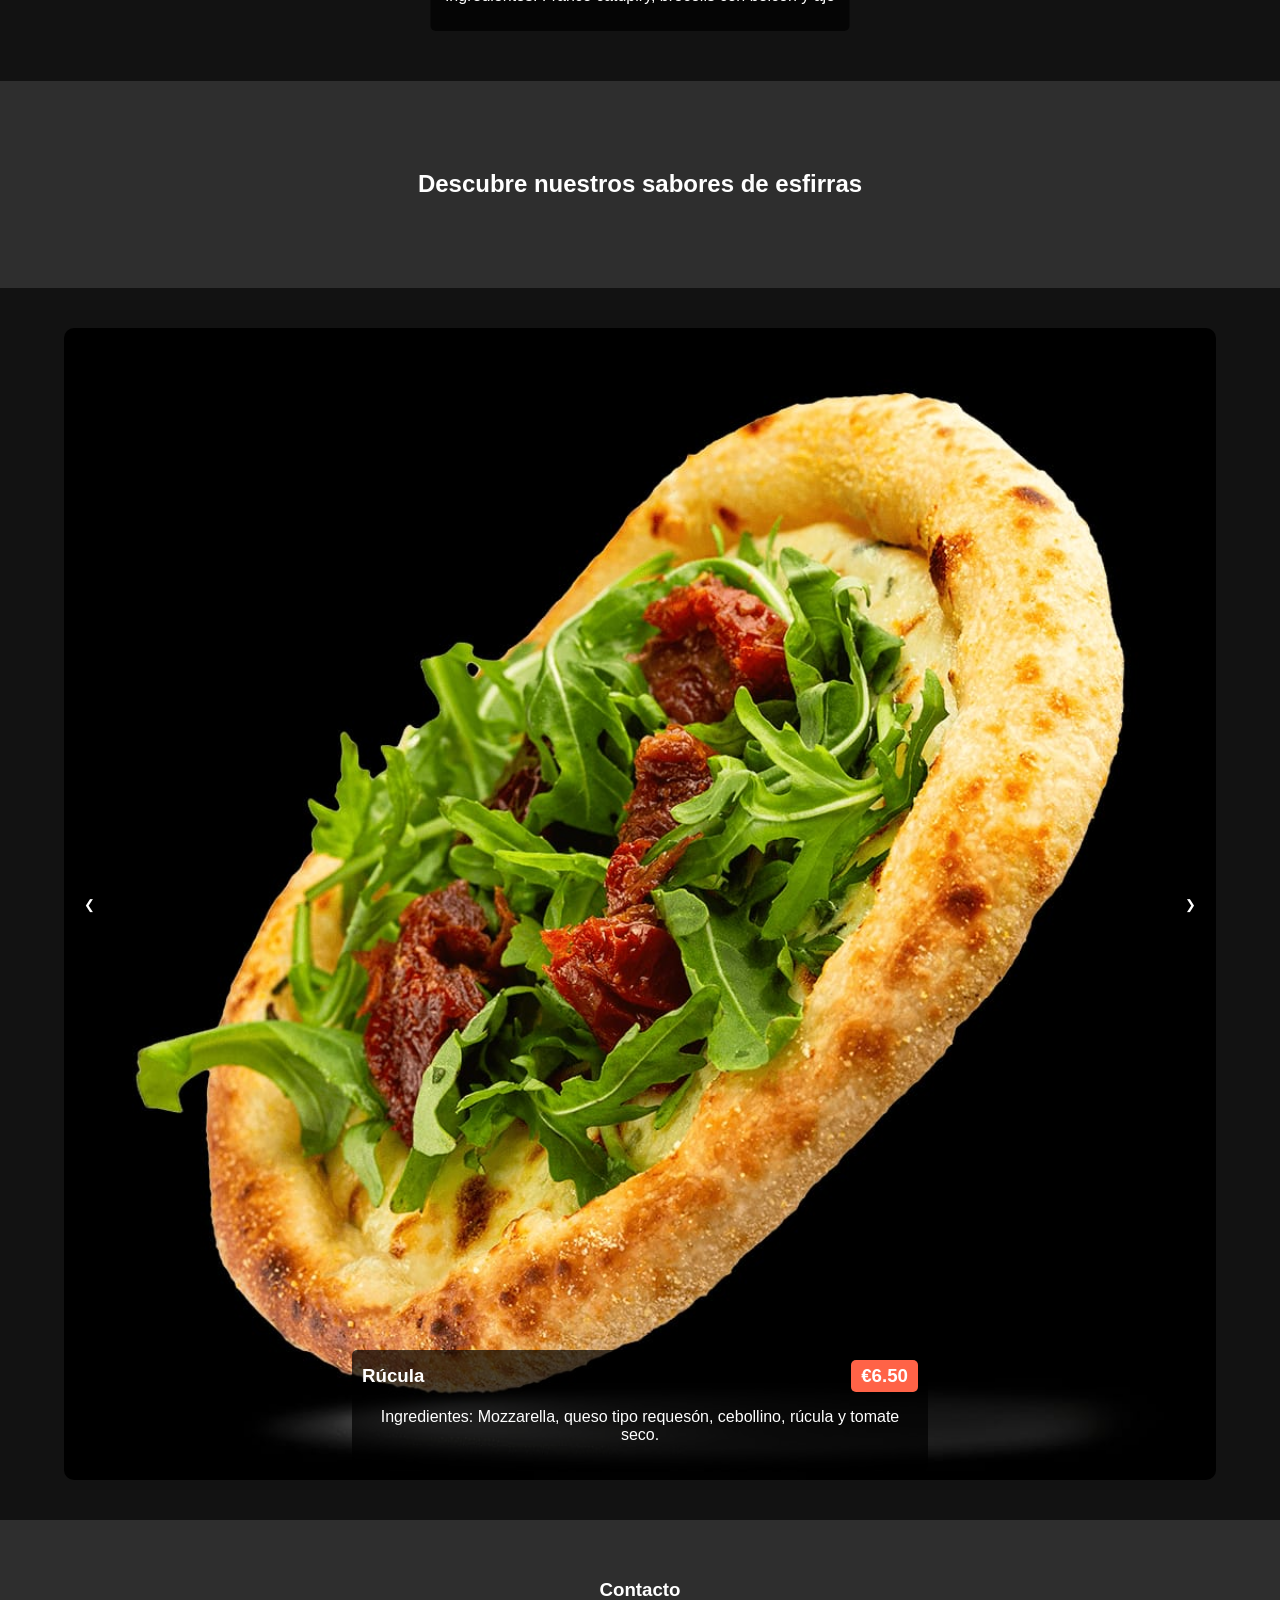
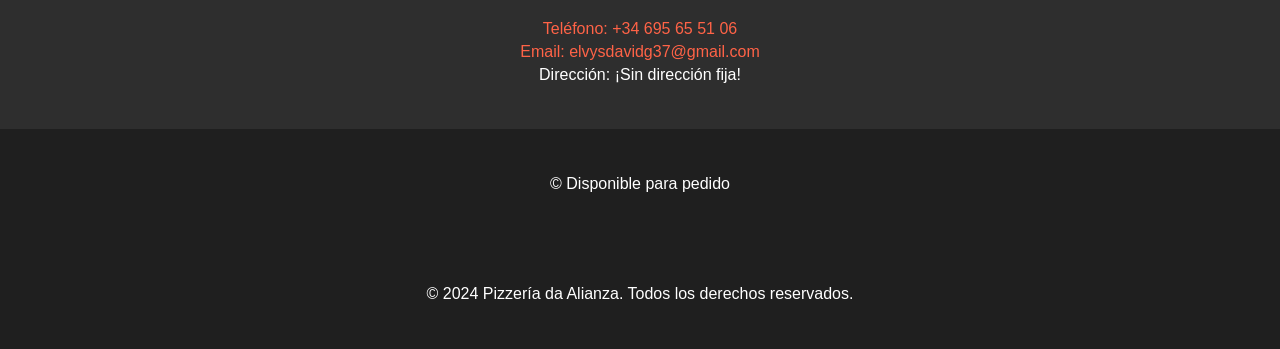
==== commit 527d4395: "tradução" ====
--- a/Pizzaria 2/index.html
+++ b/Pizzaria 2/index.html
@@ -11,10 +11,9 @@
 
     <header>
         <div class="container">
-            <h1>Pizzaria da Alianza</h1>
+            <h1>Pizzería da Alianza</h1>
             <br>
-            
-            <p>Si te gusta la pizza fermentada durante 48 horas y con sabores irresistibles, puedes encontrarla aquí en Pizzería da Aliança.</p>
+            <p>Si te gusta la pizza fermentada durante 48 horas y con sabores irresistibles, puedes encontrarla aquí en Pizzería da Alianza.</p>
         </div>
     </header>
     
@@ -31,57 +30,48 @@
                         <div class="carousel-slide">
                             <img src="Imgs/metade metade de frango e Brocoless.jpg" alt="Pizza Especial">
                             <div class="info">
-                                <h3> Franco catupiry e brocoles com beico <span class="price">€12</span></h3>
-                                <p>Ingredientes: Franco catupiry e brocoles com bacon alho </p>
+                                <h3>Franco catupiry y brócolis con beicon <span class="price">€12</span></h3>
+                                <p>Ingredientes: Franco catupiry, brócolis con beicon y ajo</p>
                             </div>
                         </div>
                         <div class="carousel-slide">
                             <img src="Imgs/metade metade.jpg" alt="Pizza de Atún">
                             <div class="info">
-                                <h3> metade 4 queijo metede brocoles <span class="price">€10</span></h3>
-                                <p>Ingredientes: brocoles alho catupiry bacon </p>
-                            </div>
-                        </div>
-                        <div class="carousel-slide">
-                            <img src="Imgs/bacon  milho.jpg" alt="Pizza Mixta">
-                            <div class="info">
-                                <h3>bacon com milho <span class="price">€11</span></h3>
-                                <p>Ingredientes: bacon, milho</p>
+                                <h3>Mitad 4 quesos, mitad brócolis <span class="price">€10</span></h3>
+                                <p>Ingredientes: Brócolis, ajo, catupiry, beicon</p>
+                            </div>
+                        </div>
+                        <div class="carousel-slide">
+                            <img src="Imgs/bacon milho.jpg" alt="Pizza Mixta">
+                            <div class="info">
+                                <h3>Beicon con maíz <span class="price">€11</span></h3>
+                                <p>Ingredientes: Beicon, maíz</p>
                             </div>
                         </div>
 
                         <div class="carousel-slide">
                             <img src="Imgs/estrogonofy.jpg" alt="Pizza Mixta">
                             <div class="info">
-                                <h3>Estrogonofy <span class="price">€11</span></h3>
-                                <p>Ingredientes: Frango atupiry, mustada, ketchup</p>
-                            </div>
-                        </div>
-
+                                <h3>Estrogonofe <span class="price">€11</span></h3>
+                                <p>Ingredientes: Pollo, catupiry, mostaza, ketchup</p>
+                            </div>
+                        </div>
 
                         <div class="carousel-slide">
                             <img src="Imgs/maguerita.jpg" alt="Pizza Mixta">
                             <div class="info">
-                                <h3>Marguerita  <span class="price">€11</span></h3>
-                                <p>Ingredientes: Tomate, Mangericão</p>
+                                <h3>Margarita <span class="price">€11</span></h3>
+                                <p>Ingredientes: Tomate, albahaca</p>
                             </div>
                         </div>
 
                         <div class="carousel-slide">
                             <img src="Imgs/chocolate.jpg" alt="Pizza Mixta">
                             <div class="info">
-                                <h3> Nutella <span class="price">€13</span></h3>
-                                <p>Ingredientes: Nutella, Morango</p>
-                            </div>
-                        </div>
-
-
-                      
-
-
-
-
-
+                                <h3>Nutella <span class="price">€13</span></h3>
+                                <p>Ingredientes: Nutella, fresas</p>
+                            </div>
+                        </div>
                     </div>
                     <button class="prev">❮</button>
                     <button class="next">❯</button>
@@ -100,118 +90,104 @@
                         <div class="carousel-slide">
                             <img src="Imgs/Esfirra/Recula Tomate Queijo.jpg" alt="Esfirra de Carne">
                             <div class="info">
-                                <h3> rúcula <span class="price">€6.50</span></h3>
-                                <p>Ingredientes: Mozzarella, queijo tipo requeijão, cebolinho, rúcula e tomate seco.  </p>
+                                <h3>Rúcula <span class="price">€6.50</span></h3>
+                                <p>Ingredientes: Mozzarella, queso tipo requesón, cebollino, rúcula y tomate seco.</p>
                             </div>
                         </div>
                         <div class="carousel-slide">
                             <img src="Imgs/Esfirra/Quijo e Brocoles.jpg" alt="Esfirra de Queso">
                             <div class="info">
-                                <h3> Brócolos & Requeijão <span class="price">€6.70</span></h3>
-                                <p>Ingredientes: Brócolos, molho de alho e queijo. </p>
+                                <h3>Brócolis & Requesón <span class="price">€6.70</span></h3>
+                                <p>Ingredientes: Brócolis, salsa de ajo y queso.</p>
                             </div>
                         </div>
                         <div class="carousel-slide">
                             <img src="Imgs/Esfirra/Queijo.jpg" alt="Esfirra de Chocolate">
                             <div class="info">
-                                <h3> Queijo <span class="price">€5</span></h3>
-                                <p>Ingredientes: Mozzarella, queijo tipo requeijão e cebolinho. </p>
+                                <h3>Queso <span class="price">€5</span></h3>
+                                <p>Ingredientes: Mozzarella, queso tipo requesón y cebollino.</p>
                             </div>
                         </div>
 
                         <div class="carousel-slide">
                             <img src="Imgs/Esfirra/Queijo e Tomate.jpg" alt="Esfirra de Chocolate">
                             <div class="info">
-                                <h3>Maquerita <span class="price">€6</span></h3>
-                                <p>Ingredientes: Mozzarella, queijo tipo requeijão, cebolinho, tomate cherry e manjericão. </p>
-                            </div>
-                        </div>
-
+                                <h3>Margarita <span class="price">€6</span></h3>
+                                <p>Ingredientes: Mozzarella, queso tipo requesón, cebollino, tomate cherry y albahaca.</p>
+                            </div>
+                        </div>
 
                         <div class="carousel-slide">
                             <img src="Imgs/Esfirra/Queijo com Cogumelo.jpg" alt="Esfirra de Chocolate">
                             <div class="info">
-                                <h3>Cogumelo & Queijo <span class="price">€6</span></h3>
-                                <p>Ingredientes: Cogumelo shitake, molho de alho e queijo. </p>
-                            </div>
-                        </div>
-
+                                <h3>Champiñón & Queso <span class="price">€6</span></h3>
+                                <p>Ingredientes: Champiñón shiitake, salsa de ajo y queso.</p>
+                            </div>
+                        </div>
 
                         <div class="carousel-slide">
                             <img src="Imgs/Esfirra/Franco.jpg" alt="Esfirra de Chocolate">
                             <div class="info">
-                                <h3> Frango <span class="price">€6</span></h3>
-                                <p>Ingredientes: Frango desfiado, tomate, cebola e tempero secreto. </p>
-                            </div>
-                        </div>
-
+                                <h3>Pollo <span class="price">€6</span></h3>
+                                <p>Ingredientes: Pollo desmenuzado, tomate, cebolla y condimento secreto.</p>
+                            </div>
+                        </div>
 
                         <div class="carousel-slide">
                             <img src="Imgs/Esfirra/franco com queijo.jpg" alt="Esfirra de Chocolate">
                             <div class="info">
-                                <h3> Frango & Requeijão <span class="price">€6.70</span></h3>
-                                <p>Ingredientes: Frango desfiado, tomate, cebola, tempero secreto e Requeijão Cazeiro. </p>
-                            </div>
-                        </div>
-
+                                <h3>Pollo & Requesón <span class="price">€6.70</span></h3>
+                                <p>Ingredientes: Pollo desmenuzado, tomate, cebolla, condimento secreto y requesón casero.</p>
+                            </div>
+                        </div>
 
                         <div class="carousel-slide">
                             <img src="Imgs/Esfirra/Calabresa.jpg" alt="Esfirra de Chocolate">
                             <div class="info">
-                                <h3> Calabresa <span class="price">€6</span></h3>
-                                <p>Ingredientes: Linguiça de porco fumada, tomate e cebola. </p>
-                            </div>
-                        </div>
-
-
+                                <h3>Calabresa <span class="price">€6</span></h3>
+                                <p>Ingredientes: Salchicha de cerdo ahumada, tomate y cebolla.</p>
+                            </div>
+                        </div>
 
                         <div class="carousel-slide">
                             <img src="Imgs/Esfirra/43.-Frango-Queijo-Bacon.png" alt="Esfirra de Chocolate">
                             <div class="info">
-                                <h3> Frango, Queijo & Bacon <span class="price">€6.70</span></h3>
-                                <p>Ingredientes: Frango desfiado, tomate, cebola, tempero secreto e bacon. </p>
-                            </div>
-                        </div>
-
-                        
-
+                                <h3>Pollo, Queso & Beicon <span class="price">€6.70</span></h3>
+                                <p>Ingredientes: Pollo desmenuzado, tomate, cebolla, condimento secreto y beicon.</p>
+                            </div>
+                        </div>
 
                         <div class="carousel-slide">
                             <img src="Imgs/Esfirra/chocote com Morango.jpg" alt="Esfirra de Chocolate">
                             <div class="info">
                                 <h3>Esfirra de Chocolate <span class="price">€7</span></h3>
-                                <p>Ingredientes: Masa, Chocolate</p>
-                            </div>
-                        </div>
-
+                                <p>Ingredientes: Masa, chocolate</p>
+                            </div>
+                        </div>
 
                         <div class="carousel-slide">
                             <img src="Imgs/Esfirra/chocolote com banana.jpg" alt="Esfirra de Chocolate">
                             <div class="info">
-                                <h3> Nutella & Morango <span class="price">€7</span></h3>
-                                <p>Ingredientes: Nutella com morango.</p>
-                            </div>
-                        </div>
-
+                                <h3>Nutella & Fresa <span class="price">€7</span></h3>
+                                <p>Ingredientes: Nutella con fresa.</p>
+                            </div>
+                        </div>
 
                         <div class="carousel-slide">
                             <img src="Imgs/Esfirra/chocolate com M M.jpg" alt="Esfirra de Chocolate">
                             <div class="info">
-                                <h3> M&M ao Leite <span class="price">€7.50</span></h3>
-                                <p>Ingredientes: M&M com chocolate ao leite. </p>
-                            </div>
-                        </div>
-
+                                <h3>M&M con Leche <span class="price">€7.50</span></h3>
+                                <p>Ingredientes: M&M con chocolate con leche.</p>
+                            </div>
+                        </div>
 
                         <div class="carousel-slide">
                             <img src="Imgs/Esfirra/72.-Romeu-e-Julieta.png" alt="Esfirra de Chocolate">
                             <div class="info">
-                                <h3> Romeu & Julieta <span class="price">€6.50</span></h3>
-                                <p>Ingredientes: Mozzarella com goiabada. </p>
-                            </div>
-                        </div>
-
-
+                                <h3>Romeo & Julieta <span class="price">€6.50</span></h3>
+                                <p>Ingredientes: Mozzarella con guayaba.</p>
+                            </div>
+                        </div>
 
                     </div>
                     <button class="prev-esfirra">❮</button>
@@ -224,34 +200,27 @@
                 <h3>Contacto</h3>
                 <p><a href="tel:">Teléfono: +34 695 65 51 06</a></p>
                 <p><a href="mailto:info@yususushibcn.com">Email: elvysdavidg37@gmail.com</a></p>
-                <p>Dirección: sin Dirección fixo!</p>
+                <p>Dirección: ¡Sin dirección fija!</p>
             </div>
         </section>
     </main>
 
- 
-
-
-        <!-- Notificação -->
-        <div id="notification" class="notification">
-            <p>Disponível para encomenda</p>
-        </div>
-
-    
-        <footer>
-            <div class="container">
-                <p>&copy; Disponível para encomenda </p>
-            </div>
-        </footer>
-
+    <!-- Notificación -->
+    <div id="notification" class="notification">
+        <p>Disponible para pedido</p>
+    </div>
 
     <footer>
         <div class="container">
-            <p>&copy; 2024 Pizzeria da Aliança. Todos los derechos reservados.</p>
+            <p>&copy; Disponible para pedido </p>
         </div>
     </footer>
 
- 
+    <footer>
+        <div class="container">
+            <p>&copy; 2024 Pizzería da Alianza. Todos los derechos reservados.</p>
+        </div>
+    </footer>
 
     <script src="scripts.js"></script>
 </body>
